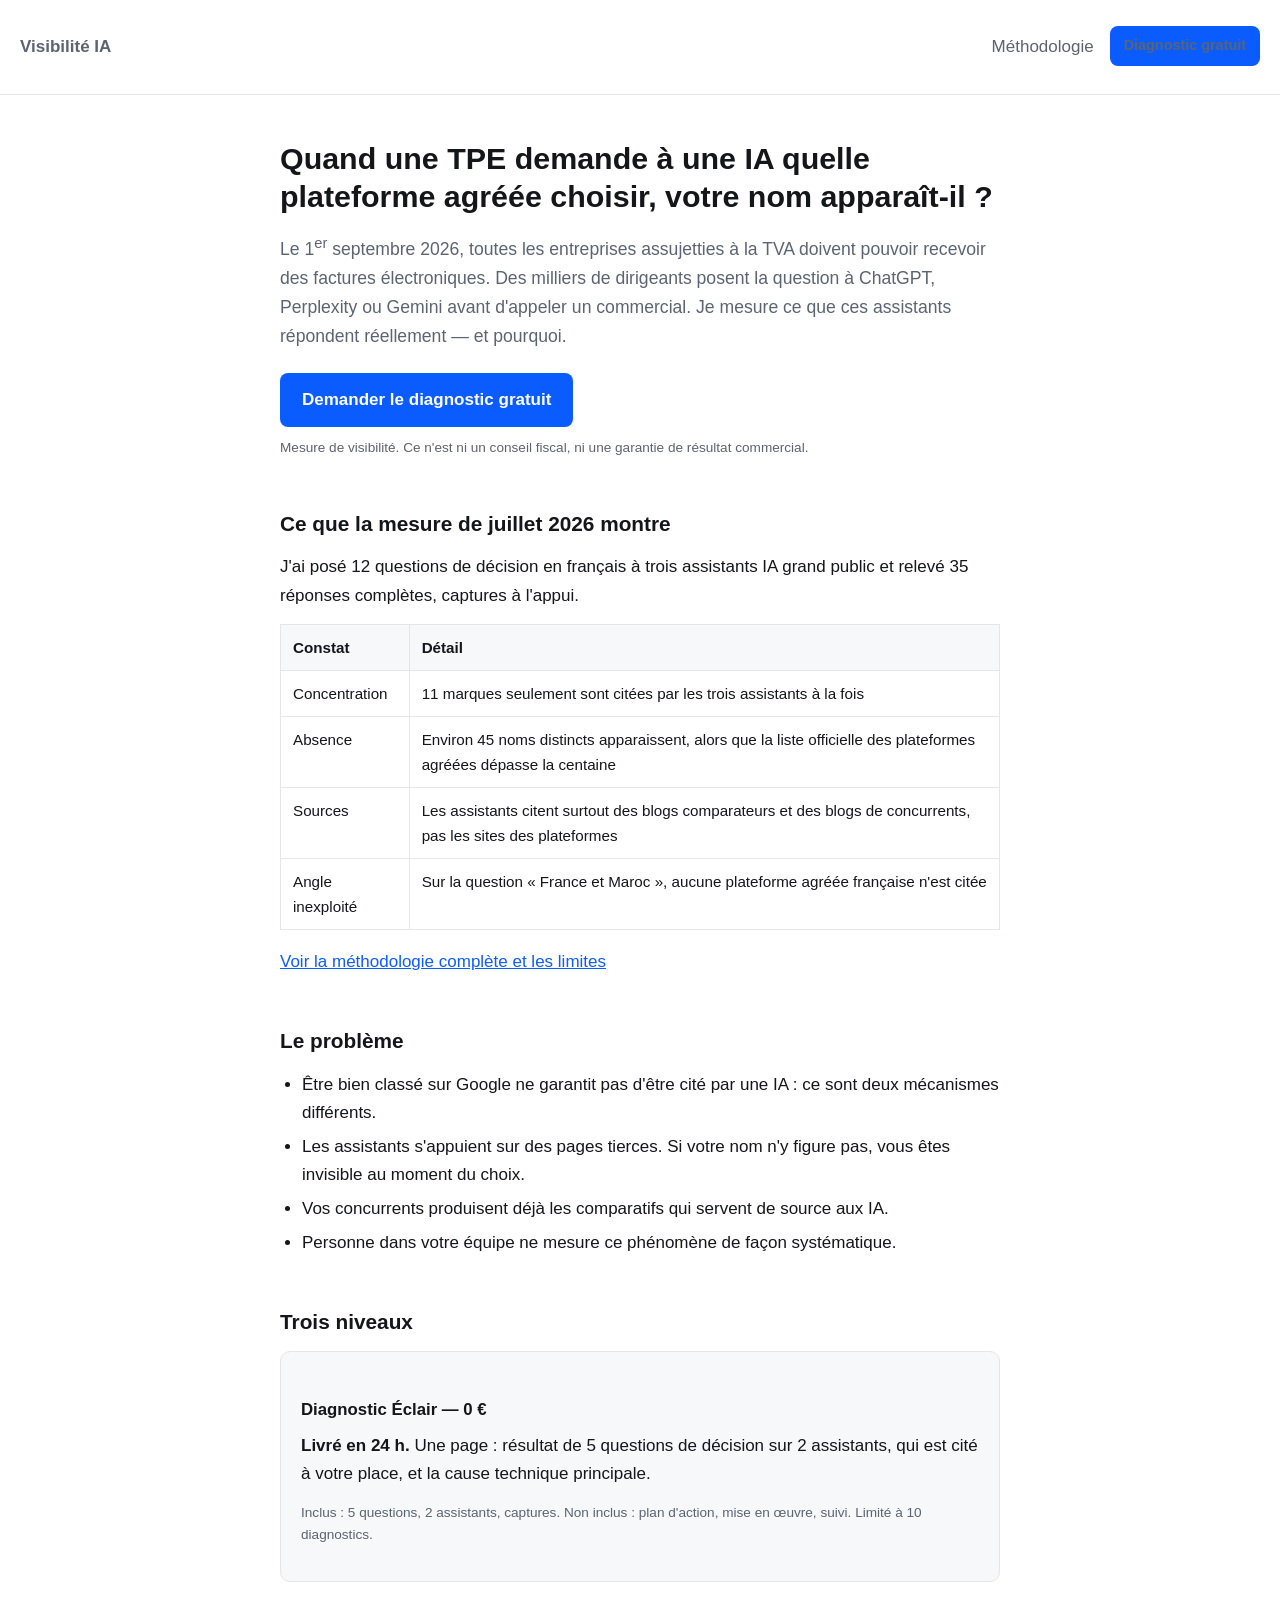
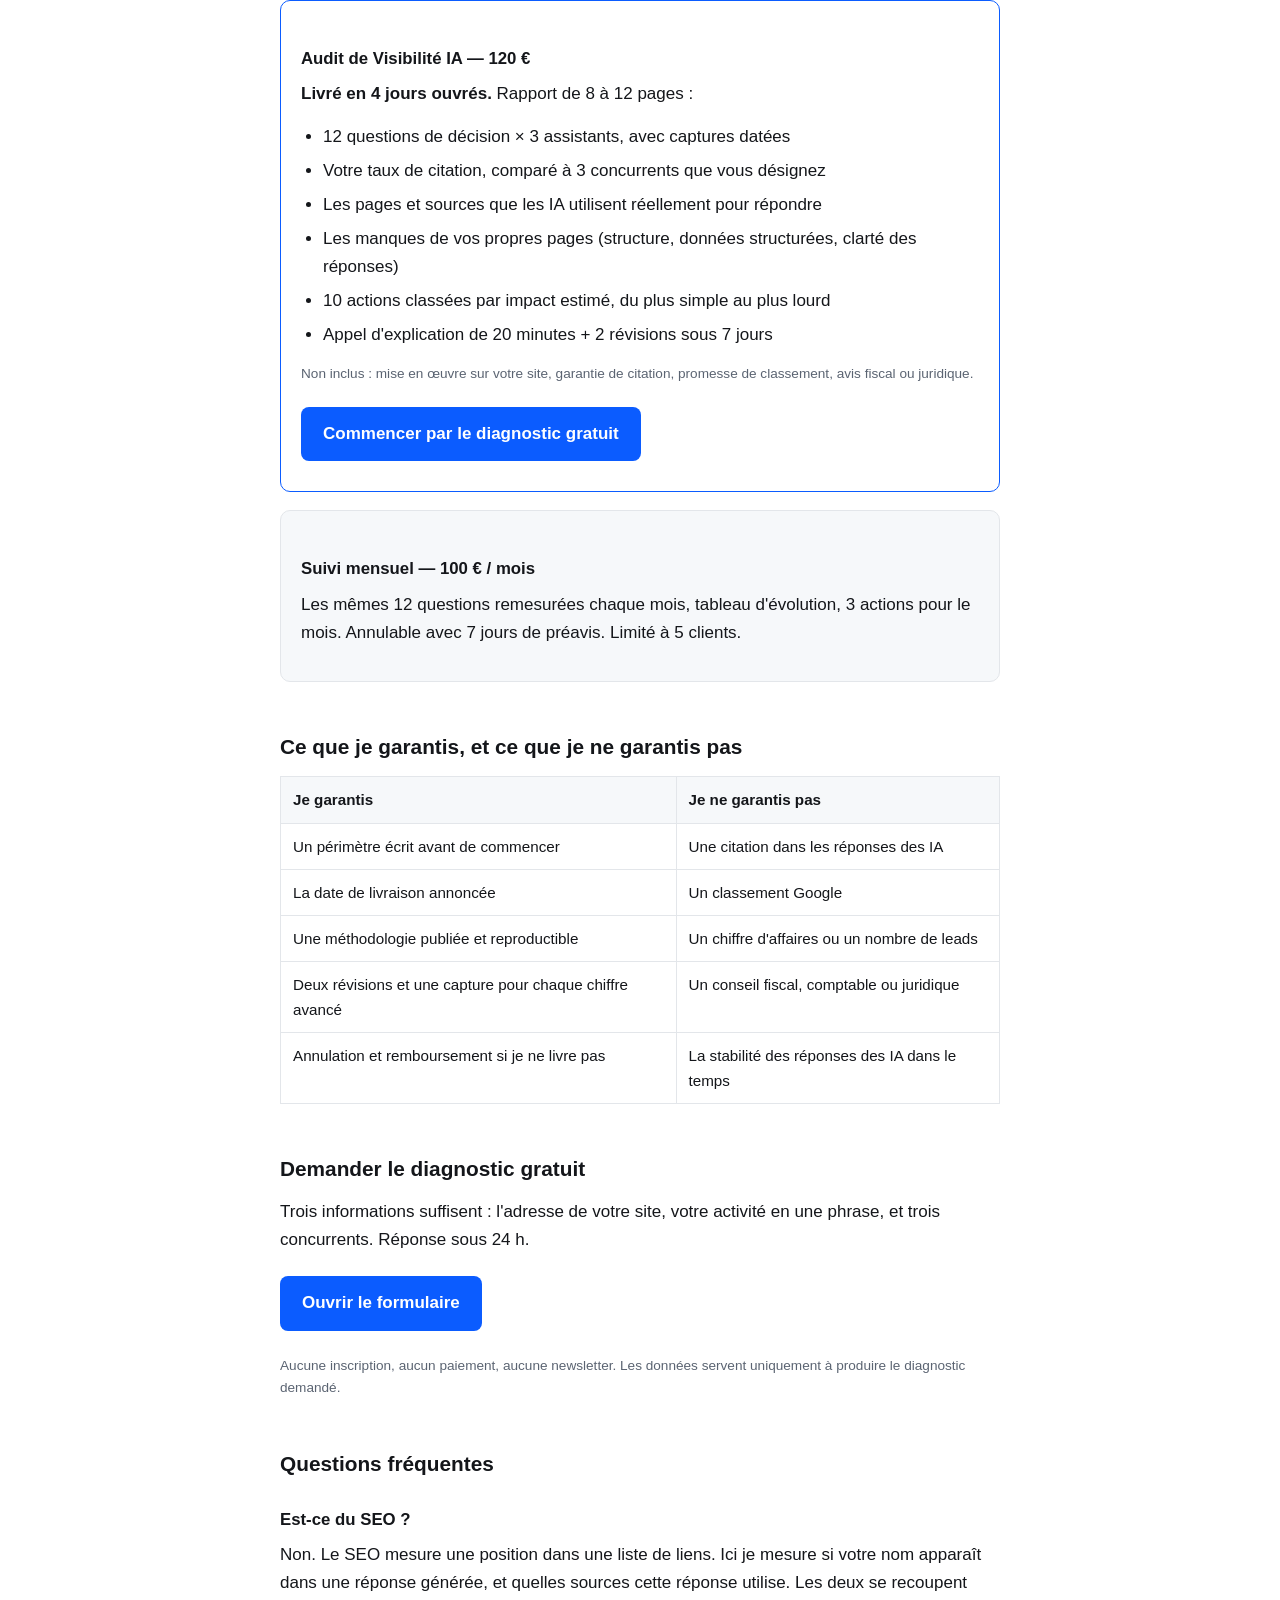
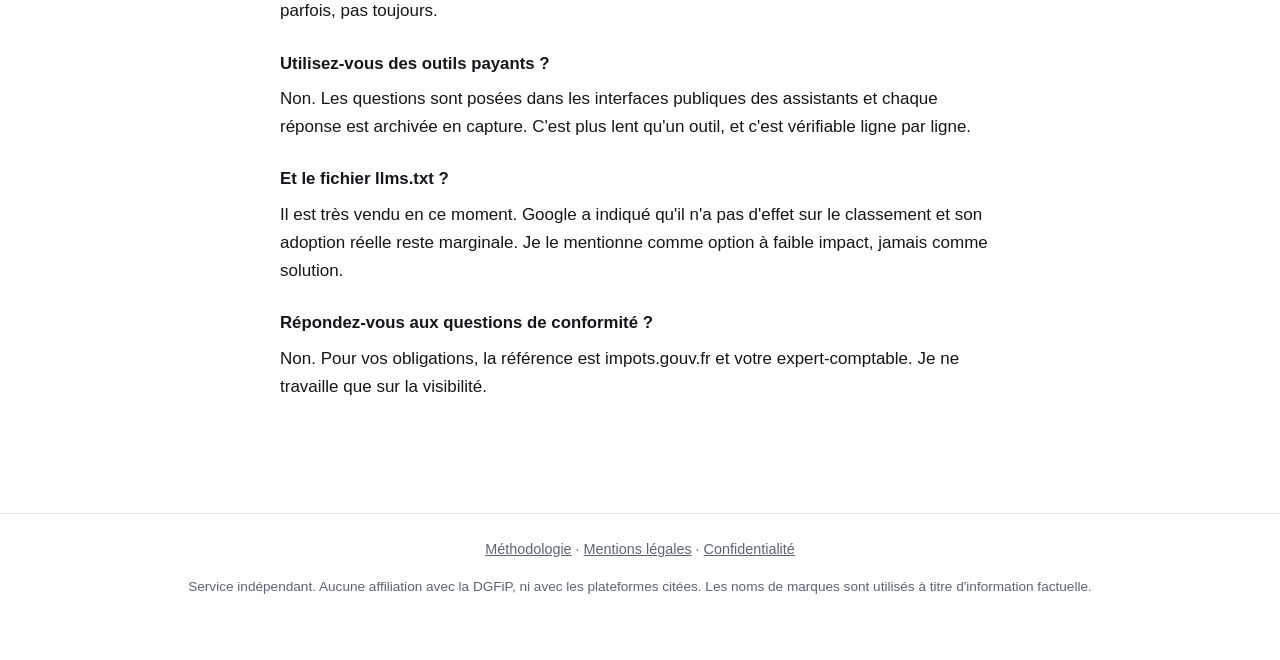
==== index.html @ 7ee63dec "Ajout du site et configuration wrangler" ====
<!DOCTYPE html>
<html lang="fr">
<head>
<meta charset="utf-8">
<meta name="viewport" content="width=device-width, initial-scale=1">
<title>Audit de Visibilité IA — Facturation électronique 2026</title>
<meta name="description" content="Quand une TPE demande à ChatGPT quelle plateforme agréée choisir, votre nom apparaît-il ? Mesure documentée sur 3 assistants IA et 12 questions de décision.">
<link rel="stylesheet" href="style.css">
</head>
<body>
<header class="site-header">
  <a class="brand" href="index.html">Visibilité IA</a>
  <nav>
    <a href="methodologie.html">Méthodologie</a>
    <a class="btn btn-small" href="#demander">Diagnostic gratuit</a>
  </nav>
</header>

<main>
  <section class="hero">
    <h1>Quand une TPE demande à une IA quelle plateforme agréée choisir, votre nom apparaît-il&nbsp;?</h1>
    <p class="lead">Le 1<sup>er</sup> septembre 2026, toutes les entreprises assujetties à la TVA doivent pouvoir recevoir des factures électroniques. Des milliers de dirigeants posent la question à ChatGPT, Perplexity ou Gemini avant d'appeler un commercial. Je mesure ce que ces assistants répondent réellement — et pourquoi.</p>
    <a class="btn" href="#demander">Demander le diagnostic gratuit</a>
    <p class="micro">Mesure de visibilité. Ce n'est ni un conseil fiscal, ni une garantie de résultat commercial.</p>
  </section>

  <section>
    <h2>Ce que la mesure de juillet 2026 montre</h2>
    <p>J'ai posé 12 questions de décision en français à trois assistants IA grand public et relevé 35 réponses complètes, captures à l'appui.</p>
    <table>
      <thead><tr><th>Constat</th><th>Détail</th></tr></thead>
      <tbody>
        <tr><td>Concentration</td><td>11 marques seulement sont citées par les trois assistants à la fois</td></tr>
        <tr><td>Absence</td><td>Environ 45 noms distincts apparaissent, alors que la liste officielle des plateformes agréées dépasse la centaine</td></tr>
        <tr><td>Sources</td><td>Les assistants citent surtout des blogs comparateurs et des blogs de concurrents, pas les sites des plateformes</td></tr>
        <tr><td>Angle inexploité</td><td>Sur la question « France et Maroc », aucune plateforme agréée française n'est citée</td></tr>
      </tbody>
    </table>
    <p><a href="methodologie.html">Voir la méthodologie complète et les limites</a></p>
  </section>

  <section>
    <h2>Le problème</h2>
    <ul>
      <li>Être bien classé sur Google ne garantit pas d'être cité par une IA : ce sont deux mécanismes différents.</li>
      <li>Les assistants s'appuient sur des pages tierces. Si votre nom n'y figure pas, vous êtes invisible au moment du choix.</li>
      <li>Vos concurrents produisent déjà les comparatifs qui servent de source aux IA.</li>
      <li>Personne dans votre équipe ne mesure ce phénomène de façon systématique.</li>
    </ul>
  </section>

  <section id="offres">
    <h2>Trois niveaux</h2>

    <div class="card">
      <h3>Diagnostic Éclair — 0&nbsp;€</h3>
      <p><strong>Livré en 24 h.</strong> Une page : résultat de 5 questions de décision sur 2 assistants, qui est cité à votre place, et la cause technique principale.</p>
      <p class="micro">Inclus : 5 questions, 2 assistants, captures. Non inclus : plan d'action, mise en œuvre, suivi. Limité à 10 diagnostics.</p>
    </div>

    <div class="card card-main">
      <h3>Audit de Visibilité IA — 120&nbsp;€</h3>
      <p><strong>Livré en 4 jours ouvrés.</strong> Rapport de 8 à 12 pages :</p>
      <ul>
        <li>12 questions de décision × 3 assistants, avec captures datées</li>
        <li>Votre taux de citation, comparé à 3 concurrents que vous désignez</li>
        <li>Les pages et sources que les IA utilisent réellement pour répondre</li>
        <li>Les manques de vos propres pages (structure, données structurées, clarté des réponses)</li>
        <li>10 actions classées par impact estimé, du plus simple au plus lourd</li>
        <li>Appel d'explication de 20 minutes + 2 révisions sous 7 jours</li>
      </ul>
      <p class="micro">Non inclus : mise en œuvre sur votre site, garantie de citation, promesse de classement, avis fiscal ou juridique.</p>
      <a class="btn" href="#demander">Commencer par le diagnostic gratuit</a>
    </div>

    <div class="card">
      <h3>Suivi mensuel — 100&nbsp;€ / mois</h3>
      <p>Les mêmes 12 questions remesurées chaque mois, tableau d'évolution, 3 actions pour le mois. Annulable avec 7 jours de préavis. Limité à 5 clients.</p>
    </div>
  </section>

  <section>
    <h2>Ce que je garantis, et ce que je ne garantis pas</h2>
    <table>
      <thead><tr><th>Je garantis</th><th>Je ne garantis pas</th></tr></thead>
      <tbody>
        <tr><td>Un périmètre écrit avant de commencer</td><td>Une citation dans les réponses des IA</td></tr>
        <tr><td>La date de livraison annoncée</td><td>Un classement Google</td></tr>
        <tr><td>Une méthodologie publiée et reproductible</td><td>Un chiffre d'affaires ou un nombre de leads</td></tr>
        <tr><td>Deux révisions et une capture pour chaque chiffre avancé</td><td>Un conseil fiscal, comptable ou juridique</td></tr>
        <tr><td>Annulation et remboursement si je ne livre pas</td><td>La stabilité des réponses des IA dans le temps</td></tr>
      </tbody>
    </table>
  </section>

  <section id="demander">
    <h2>Demander le diagnostic gratuit</h2>
    <p>Trois informations suffisent : l'adresse de votre site, votre activité en une phrase, et trois concurrents. Réponse sous 24 h.</p>
    <p><a class="btn" href="https://docs.google.com/forms/d/e/1FAIpQLSfjNBoI8j6qXio9MJEDIEsagZwUIBTjnRBpb_yvAN2SNStqfQ/viewform?usp=sharing&ouid=101202149880333113876">Ouvrir le formulaire</a></p>
    <p class="micro">Aucune inscription, aucun paiement, aucune newsletter. Les données servent uniquement à produire le diagnostic demandé.</p>
  </section>

  <section>
    <h2>Questions fréquentes</h2>
    <h3>Est-ce du SEO&nbsp;?</h3>
    <p>Non. Le SEO mesure une position dans une liste de liens. Ici je mesure si votre nom apparaît dans une réponse générée, et quelles sources cette réponse utilise. Les deux se recoupent parfois, pas toujours.</p>
    <h3>Utilisez-vous des outils payants&nbsp;?</h3>
    <p>Non. Les questions sont posées dans les interfaces publiques des assistants et chaque réponse est archivée en capture. C'est plus lent qu'un outil, et c'est vérifiable ligne par ligne.</p>
    <h3>Et le fichier llms.txt&nbsp;?</h3>
    <p>Il est très vendu en ce moment. Google a indiqué qu'il n'a pas d'effet sur le classement et son adoption réelle reste marginale. Je le mentionne comme option à faible impact, jamais comme solution.</p>
    <h3>Répondez-vous aux questions de conformité&nbsp;?</h3>
    <p>Non. Pour vos obligations, la référence est impots.gouv.fr et votre expert-comptable. Je ne travaille que sur la visibilité.</p>
  </section>
</main>

<footer>
  <p><a href="methodologie.html">Méthodologie</a> · <a href="mentions-legales.html">Mentions légales</a> · <a href="confidentialite.html">Confidentialité</a></p>
  <p class="micro">Service indépendant. Aucune affiliation avec la DGFiP, ni avec les plateformes citées. Les noms de marques sont utilisés à titre d'information factuelle.</p>
</footer>
</body>
</html>
---- style.css ----
:root{
  --ink:#14161a;
  --muted:#5b6472;
  --line:#e3e6ea;
  --bg:#ffffff;
  --soft:#f6f8fa;
  --accent:#0b5cff;
}
*{box-sizing:border-box;}
html{-webkit-text-size-adjust:100%;}
body{
  margin:0;
  background:var(--bg);
  color:var(--ink);
  font-family:-apple-system,BlinkMacSystemFont,"Segoe UI",Roboto,Helvetica,Arial,sans-serif;
  font-size:17px;
  line-height:1.65;
}
.site-header{
  display:flex;
  align-items:center;
  justify-content:space-between;
  gap:16px;
  flex-wrap:wrap;
  padding:18px 20px;
  border-bottom:1px solid var(--line);
}
.brand{font-weight:700;text-decoration:none;color:var(--ink);}
.site-header nav{display:flex;align-items:center;gap:16px;}
.site-header a{color:var(--muted);text-decoration:none;}
.site-header a:hover{color:var(--ink);}
main{max-width:760px;margin:0 auto;padding:32px 20px 64px;}
section{margin:0 0 48px;}
h1{font-size:1.9rem;line-height:1.25;margin:0 0 16px;}
h2{font-size:1.3rem;margin:40px 0 12px;}
h3{font-size:1.05rem;margin:24px 0 8px;}
p{margin:0 0 14px;}
.lead{font-size:1.1rem;color:var(--muted);}
.micro{font-size:.85rem;color:var(--muted);}
ul{margin:0 0 14px;padding-left:22px;}
li{margin-bottom:6px;}
a{color:var(--accent);}
.hero{padding-top:12px;}
.btn{
  display:inline-block;
  background:var(--accent);
  color:#fff;
  text-decoration:none;
  font-weight:600;
  padding:13px 22px;
  border-radius:8px;
  margin:8px 0 10px;
}
.btn:hover{opacity:.9;}
.btn-small{padding:8px 14px;font-size:.9rem;color:#fff;}
.card{
  border:1px solid var(--line);
  border-radius:10px;
  padding:20px;
  margin-bottom:18px;
  background:var(--soft);
}
.card-main{background:#fff;border-color:var(--accent);}
table{width:100%;border-collapse:collapse;margin:0 0 18px;font-size:.95rem;display:block;overflow-x:auto;}
th,td{border:1px solid var(--line);padding:10px 12px;text-align:left;vertical-align:top;}
th{background:var(--soft);font-weight:600;}
footer{
  border-top:1px solid var(--line);
  padding:24px 20px 48px;
  text-align:center;
  color:var(--muted);
  font-size:.9rem;
}
footer a{color:var(--muted);}
@media(max-width:600px){
  body{font-size:16px;}
  h1{font-size:1.55rem;}
  main{padding:24px 16px 48px;}
}
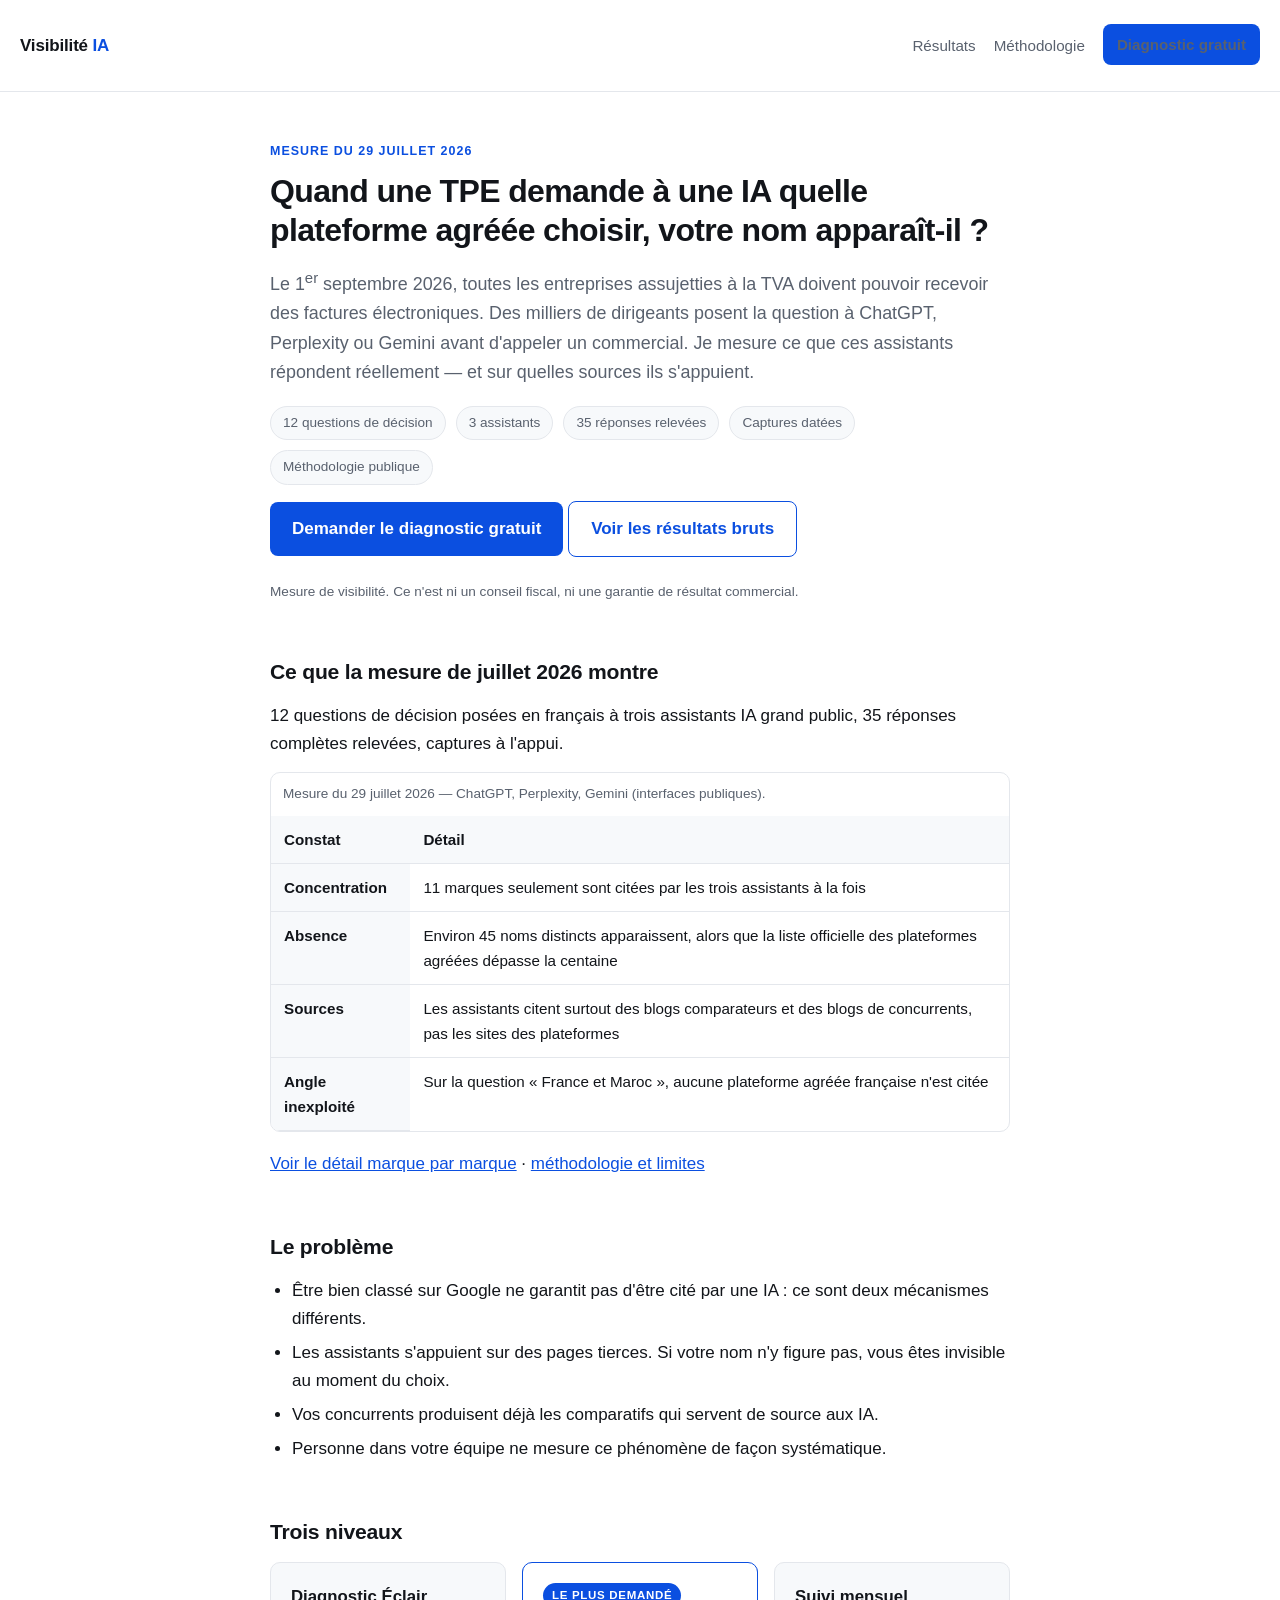
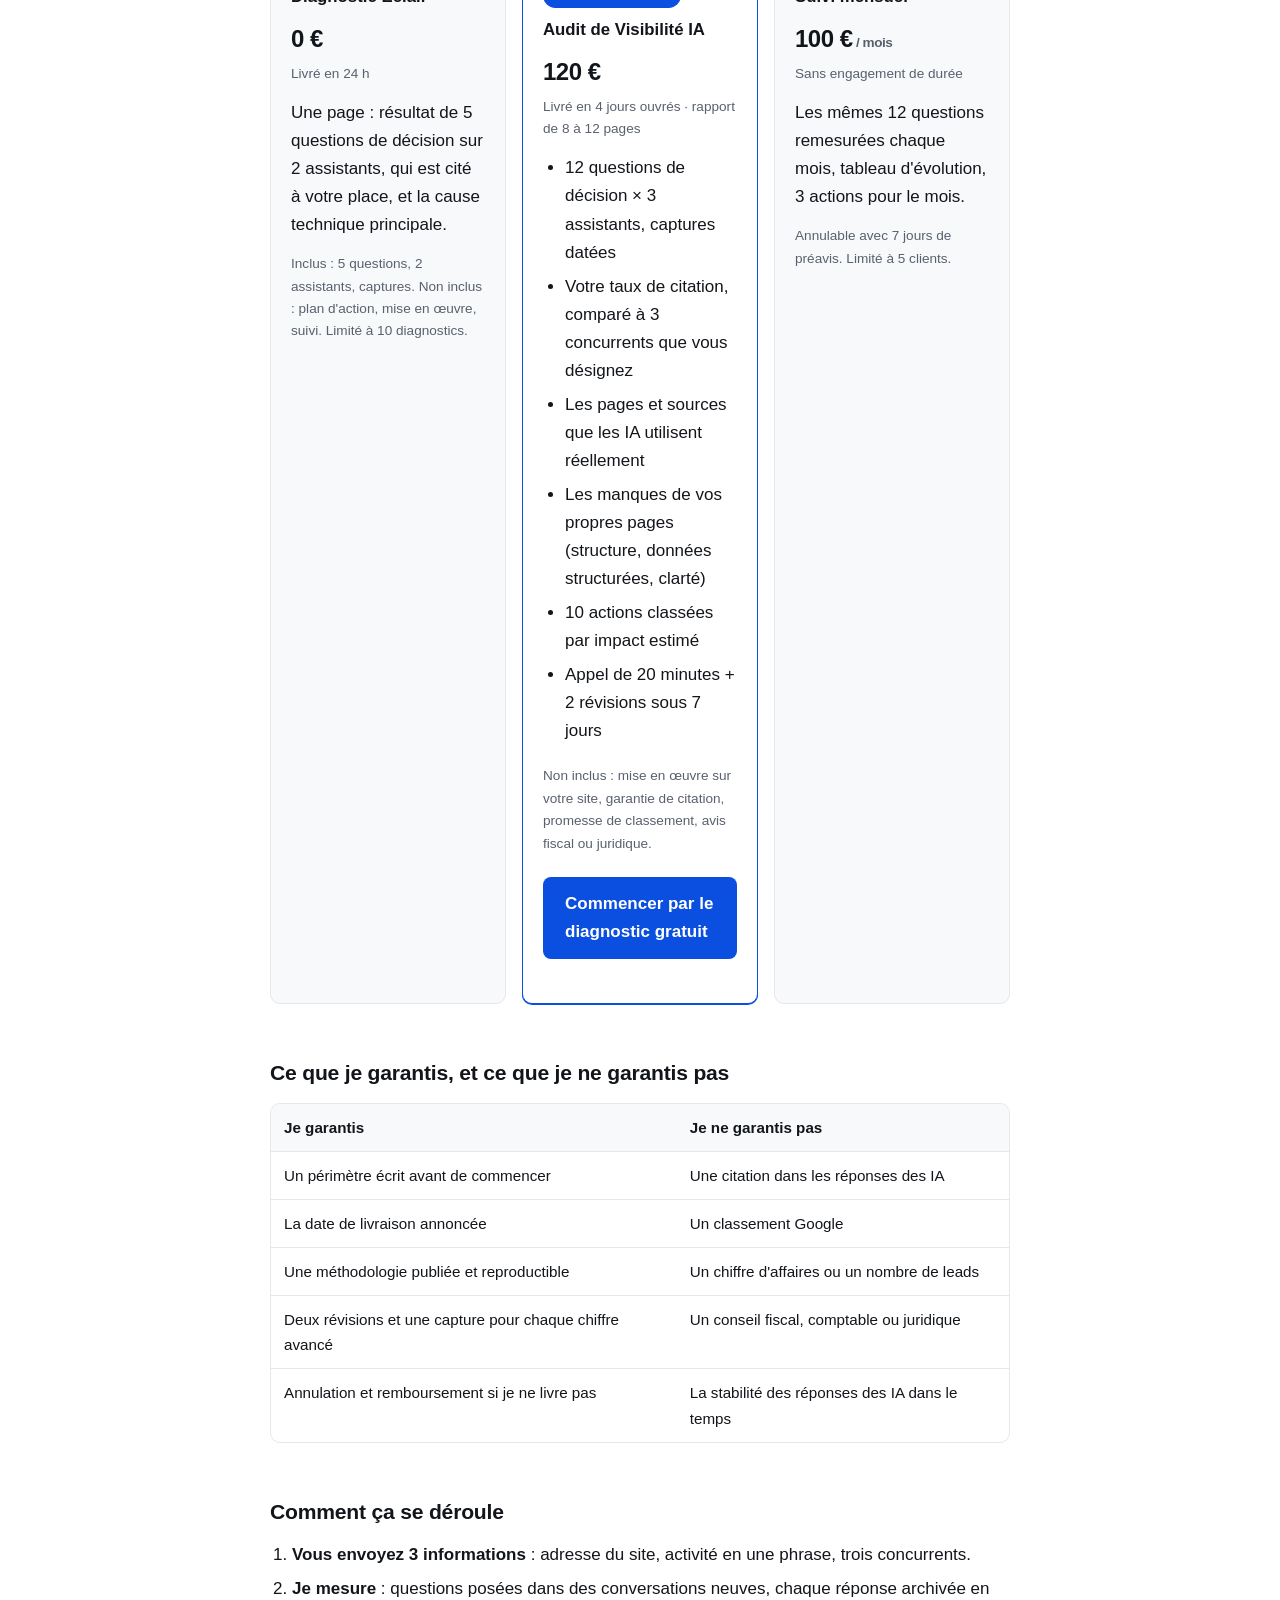
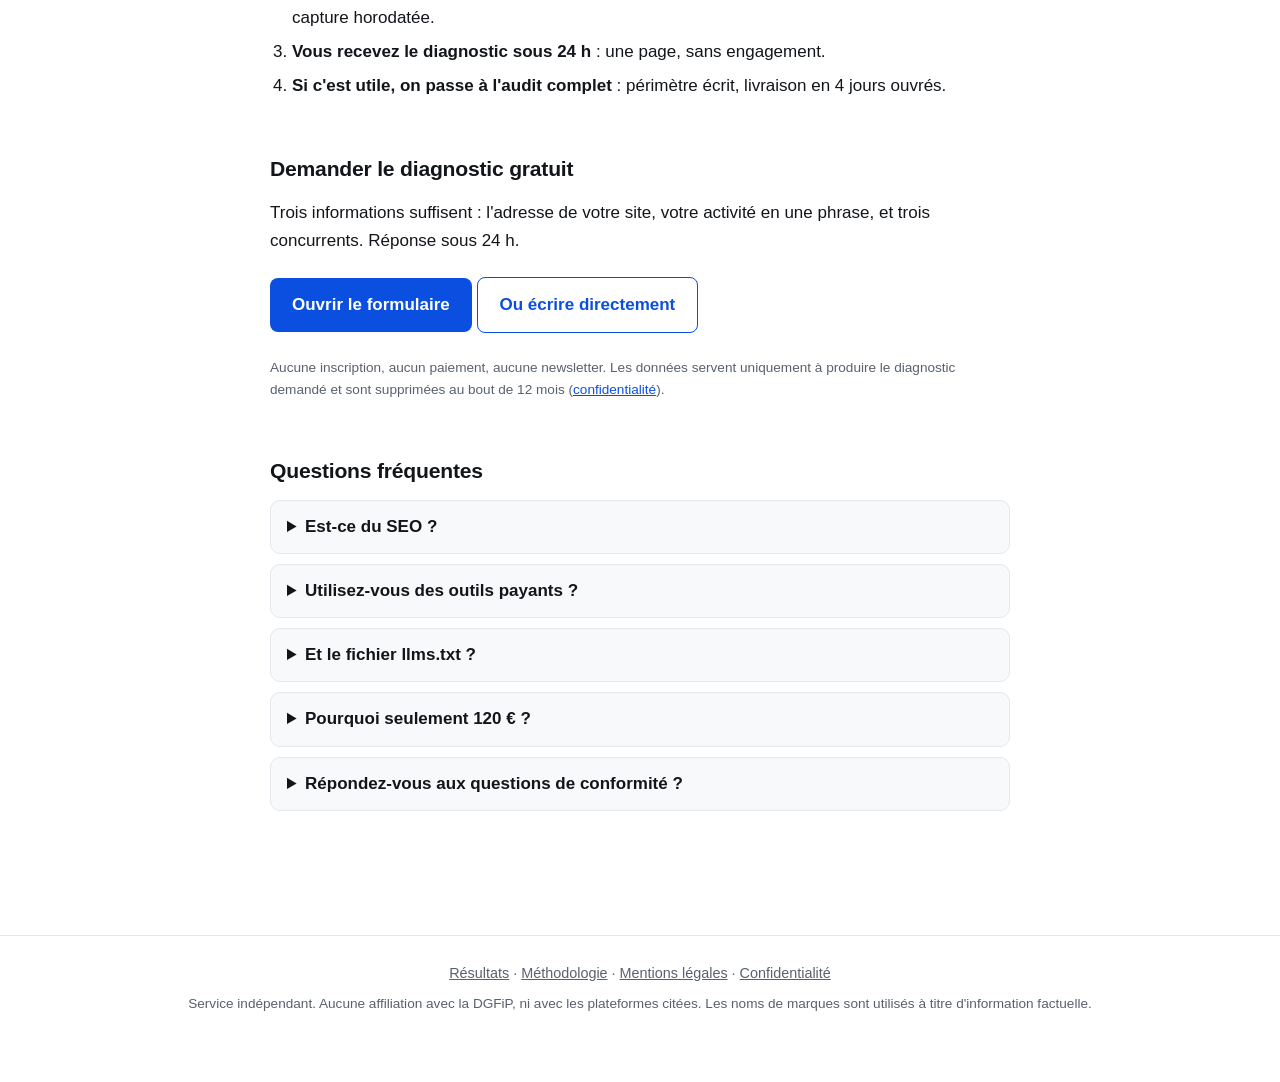
==== commit c431700e: "Update index.html" ====
--- a/index.html
+++ b/index.html
@@ -4,118 +4,219 @@
 <meta charset="utf-8">
 <meta name="viewport" content="width=device-width, initial-scale=1">
 <title>Audit de Visibilité IA — Facturation électronique 2026</title>
-<meta name="description" content="Quand une TPE demande à ChatGPT quelle plateforme agréée choisir, votre nom apparaît-il ? Mesure documentée sur 3 assistants IA et 12 questions de décision.">
+<meta name="description" content="Quand une TPE demande à ChatGPT quelle plateforme agréée choisir, votre nom apparaît-il ? Mesure documentée : 12 questions de décision, 3 assistants IA, 35 réponses relevées, captures datées.">
+<link rel="canonical" href="À REMPLACER_URL_SITE/">
+<meta name="referrer" content="strict-origin-when-cross-origin">
+<meta name="author" content="À REMPLACER_NOM_COMPLET">
+<meta property="og:type" content="website">
+<meta property="og:locale" content="fr_FR">
+<meta property="og:site_name" content="Visibilité IA">
+<meta property="og:title" content="Votre plateforme agréée est-elle citée par les IA ?">
+<meta property="og:description" content="Mesure documentée sur 3 assistants IA et 12 questions de décision. Résultats publics, méthodologie reproductible.">
+<meta property="og:url" content="À REMPLACER_URL_SITE/">
+<meta name="twitter:card" content="summary_large_image">
 <link rel="stylesheet" href="style.css">
+<script type="application/ld+json">
+{
+  "@context": "https://schema.org",
+  "@graph": [
+    {
+      "@type": "ProfessionalService",
+      "@id": "À REMPLACER_URL_SITE/#service",
+      "name": "Audit de Visibilité IA",
+      "description": "Mesure de la présence d'une marque dans les réponses des assistants IA sur le choix d'une plateforme agréée de facturation électronique.",
+      "url": "À REMPLACER_URL_SITE/",
+      "areaServed": ["FR", "MA"],
+      "availableLanguage": ["fr"],
+      "founder": { "@type": "Person", "name": "À REMPLACER_NOM_COMPLET" },
+      "email": "À REMPLACER_EMAIL",
+      "offers": [
+        { "@type": "Offer", "name": "Diagnostic Éclair", "price": "0", "priceCurrency": "EUR" },
+        { "@type": "Offer", "name": "Audit de Visibilité IA", "price": "120", "priceCurrency": "EUR" },
+        { "@type": "Offer", "name": "Suivi mensuel", "price": "100", "priceCurrency": "EUR" }
+      ]
+    },
+    {
+      "@type": "FAQPage",
+      "mainEntity": [
+        { "@type": "Question", "name": "Est-ce du SEO ?",
+          "acceptedAnswer": { "@type": "Answer", "text": "Non. Le SEO mesure une position dans une liste de liens. Ici je mesure si votre nom apparaît dans une réponse générée, et quelles sources cette réponse utilise." } },
+        { "@type": "Question", "name": "Utilisez-vous des outils payants ?",
+          "acceptedAnswer": { "@type": "Answer", "text": "Non. Les questions sont posées dans les interfaces publiques des assistants et chaque réponse est archivée en capture d'écran horodatée." } },
+        { "@type": "Question", "name": "Le fichier llms.txt sert-il à quelque chose ?",
+          "acceptedAnswer": { "@type": "Answer", "text": "Son adoption réelle reste marginale et Google a indiqué qu'il n'a pas d'effet sur le classement. Il est mentionné comme option à faible impact, jamais comme solution." } },
+        { "@type": "Question", "name": "Répondez-vous aux questions de conformité ?",
+          "acceptedAnswer": { "@type": "Answer", "text": "Non. Pour vos obligations, la référence est impots.gouv.fr et votre expert-comptable. Le service porte uniquement sur la visibilité." } }
+      ]
+    }
+  ]
+}
+</script>
 </head>
 <body>
+<a class="skip" href="#contenu">Aller au contenu</a>
+
 <header class="site-header">
-  <a class="brand" href="index.html">Visibilité IA</a>
-  <nav>
+  <a class="brand" href="index.html">Visibilité <span>IA</span></a>
+  <nav aria-label="Navigation principale">
+    <a href="resultats.html">Résultats</a>
     <a href="methodologie.html">Méthodologie</a>
     <a class="btn btn-small" href="#demander">Diagnostic gratuit</a>
   </nav>
 </header>
 
-<main>
+<main id="contenu">
   <section class="hero">
+    <p class="eyebrow">Mesure du 29 juillet 2026</p>
     <h1>Quand une TPE demande à une IA quelle plateforme agréée choisir, votre nom apparaît-il&nbsp;?</h1>
-    <p class="lead">Le 1<sup>er</sup> septembre 2026, toutes les entreprises assujetties à la TVA doivent pouvoir recevoir des factures électroniques. Des milliers de dirigeants posent la question à ChatGPT, Perplexity ou Gemini avant d'appeler un commercial. Je mesure ce que ces assistants répondent réellement — et pourquoi.</p>
-    <a class="btn" href="#demander">Demander le diagnostic gratuit</a>
+    <p class="lead">Le 1<sup>er</sup> septembre 2026, toutes les entreprises assujetties à la TVA doivent pouvoir recevoir des factures électroniques. Des milliers de dirigeants posent la question à ChatGPT, Perplexity ou Gemini avant d'appeler un commercial. Je mesure ce que ces assistants répondent réellement — et sur quelles sources ils s'appuient.</p>
+    <ul class="proof">
+      <li>12 questions de décision</li>
+      <li>3 assistants</li>
+      <li>35 réponses relevées</li>
+      <li>Captures datées</li>
+      <li>Méthodologie publique</li>
+    </ul>
+    <p>
+      <a class="btn" href="#demander">Demander le diagnostic gratuit</a>
+      <a class="btn btn-ghost" href="resultats.html">Voir les résultats bruts</a>
+    </p>
     <p class="micro">Mesure de visibilité. Ce n'est ni un conseil fiscal, ni une garantie de résultat commercial.</p>
   </section>
 
-  <section>
-    <h2>Ce que la mesure de juillet 2026 montre</h2>
-    <p>J'ai posé 12 questions de décision en français à trois assistants IA grand public et relevé 35 réponses complètes, captures à l'appui.</p>
-    <table>
-      <thead><tr><th>Constat</th><th>Détail</th></tr></thead>
-      <tbody>
-        <tr><td>Concentration</td><td>11 marques seulement sont citées par les trois assistants à la fois</td></tr>
-        <tr><td>Absence</td><td>Environ 45 noms distincts apparaissent, alors que la liste officielle des plateformes agréées dépasse la centaine</td></tr>
-        <tr><td>Sources</td><td>Les assistants citent surtout des blogs comparateurs et des blogs de concurrents, pas les sites des plateformes</td></tr>
-        <tr><td>Angle inexploité</td><td>Sur la question « France et Maroc », aucune plateforme agréée française n'est citée</td></tr>
-      </tbody>
-    </table>
-    <p><a href="methodologie.html">Voir la méthodologie complète et les limites</a></p>
-  </section>
-
-  <section>
-    <h2>Le problème</h2>
+  <section aria-labelledby="constats">
+    <h2 id="constats">Ce que la mesure de juillet 2026 montre</h2>
+    <p>12 questions de décision posées en français à trois assistants IA grand public, 35 réponses complètes relevées, captures à l'appui.</p>
+    <div class="table-wrap">
+      <table>
+        <caption>Mesure du 29 juillet 2026 — ChatGPT, Perplexity, Gemini (interfaces publiques).</caption>
+        <thead><tr><th scope="col">Constat</th><th scope="col">Détail</th></tr></thead>
+        <tbody>
+          <tr><th scope="row">Concentration</th><td>11 marques seulement sont citées par les trois assistants à la fois</td></tr>
+          <tr><th scope="row">Absence</th><td>Environ 45 noms distincts apparaissent, alors que la liste officielle des plateformes agréées dépasse la centaine</td></tr>
+          <tr><th scope="row">Sources</th><td>Les assistants citent surtout des blogs comparateurs et des blogs de concurrents, pas les sites des plateformes</td></tr>
+          <tr><th scope="row">Angle inexploité</th><td>Sur la question «&nbsp;France et Maroc&nbsp;», aucune plateforme agréée française n'est citée</td></tr>
+        </tbody>
+      </table>
+    </div>
+    <p><a href="resultats.html">Voir le détail marque par marque</a> · <a href="methodologie.html">méthodologie et limites</a></p>
+  </section>
+
+  <section aria-labelledby="probleme">
+    <h2 id="probleme">Le problème</h2>
     <ul>
-      <li>Être bien classé sur Google ne garantit pas d'être cité par une IA : ce sont deux mécanismes différents.</li>
+      <li>Être bien classé sur Google ne garantit pas d'être cité par une IA&nbsp;: ce sont deux mécanismes différents.</li>
       <li>Les assistants s'appuient sur des pages tierces. Si votre nom n'y figure pas, vous êtes invisible au moment du choix.</li>
       <li>Vos concurrents produisent déjà les comparatifs qui servent de source aux IA.</li>
       <li>Personne dans votre équipe ne mesure ce phénomène de façon systématique.</li>
     </ul>
   </section>
 
-  <section id="offres">
-    <h2>Trois niveaux</h2>
-
-    <div class="card">
-      <h3>Diagnostic Éclair — 0&nbsp;€</h3>
-      <p><strong>Livré en 24 h.</strong> Une page : résultat de 5 questions de décision sur 2 assistants, qui est cité à votre place, et la cause technique principale.</p>
-      <p class="micro">Inclus : 5 questions, 2 assistants, captures. Non inclus : plan d'action, mise en œuvre, suivi. Limité à 10 diagnostics.</p>
+  <section id="offres" aria-labelledby="offres-titre">
+    <h2 id="offres-titre">Trois niveaux</h2>
+    <div class="grid grid-3">
+      <div class="card">
+        <h3>Diagnostic Éclair</h3>
+        <p class="price">0&nbsp;€</p>
+        <p class="micro">Livré en 24&nbsp;h</p>
+        <p>Une page : résultat de 5 questions de décision sur 2 assistants, qui est cité à votre place, et la cause technique principale.</p>
+        <p class="micro">Inclus : 5 questions, 2 assistants, captures. Non inclus : plan d'action, mise en œuvre, suivi. Limité à 10 diagnostics.</p>
+      </div>
+
+      <div class="card card-main">
+        <span class="tag">Le plus demandé</span>
+        <h3>Audit de Visibilité IA</h3>
+        <p class="price">120&nbsp;€</p>
+        <p class="micro">Livré en 4 jours ouvrés · rapport de 8 à 12 pages</p>
+        <ul>
+          <li>12 questions de décision × 3 assistants, captures datées</li>
+          <li>Votre taux de citation, comparé à 3 concurrents que vous désignez</li>
+          <li>Les pages et sources que les IA utilisent réellement</li>
+          <li>Les manques de vos propres pages (structure, données structurées, clarté)</li>
+          <li>10 actions classées par impact estimé</li>
+          <li>Appel de 20 minutes + 2 révisions sous 7 jours</li>
+        </ul>
+        <p class="micro">Non inclus : mise en œuvre sur votre site, garantie de citation, promesse de classement, avis fiscal ou juridique.</p>
+        <p><a class="btn" href="#demander">Commencer par le diagnostic gratuit</a></p>
+      </div>
+
+      <div class="card">
+        <h3>Suivi mensuel</h3>
+        <p class="price">100&nbsp;€<span class="micro"> / mois</span></p>
+        <p class="micro">Sans engagement de durée</p>
+        <p>Les mêmes 12 questions remesurées chaque mois, tableau d'évolution, 3 actions pour le mois.</p>
+        <p class="micro">Annulable avec 7 jours de préavis. Limité à 5 clients.</p>
+      </div>
     </div>
-
-    <div class="card card-main">
-      <h3>Audit de Visibilité IA — 120&nbsp;€</h3>
-      <p><strong>Livré en 4 jours ouvrés.</strong> Rapport de 8 à 12 pages :</p>
-      <ul>
-        <li>12 questions de décision × 3 assistants, avec captures datées</li>
-        <li>Votre taux de citation, comparé à 3 concurrents que vous désignez</li>
-        <li>Les pages et sources que les IA utilisent réellement pour répondre</li>
-        <li>Les manques de vos propres pages (structure, données structurées, clarté des réponses)</li>
-        <li>10 actions classées par impact estimé, du plus simple au plus lourd</li>
-        <li>Appel d'explication de 20 minutes + 2 révisions sous 7 jours</li>
-      </ul>
-      <p class="micro">Non inclus : mise en œuvre sur votre site, garantie de citation, promesse de classement, avis fiscal ou juridique.</p>
-      <a class="btn" href="#demander">Commencer par le diagnostic gratuit</a>
+  </section>
+
+  <section aria-labelledby="garanties">
+    <h2 id="garanties">Ce que je garantis, et ce que je ne garantis pas</h2>
+    <div class="table-wrap">
+      <table>
+        <thead><tr><th scope="col">Je garantis</th><th scope="col">Je ne garantis pas</th></tr></thead>
+        <tbody>
+          <tr><td>Un périmètre écrit avant de commencer</td><td>Une citation dans les réponses des IA</td></tr>
+          <tr><td>La date de livraison annoncée</td><td>Un classement Google</td></tr>
+          <tr><td>Une méthodologie publiée et reproductible</td><td>Un chiffre d'affaires ou un nombre de leads</td></tr>
+          <tr><td>Deux révisions et une capture pour chaque chiffre avancé</td><td>Un conseil fiscal, comptable ou juridique</td></tr>
+          <tr><td>Annulation et remboursement si je ne livre pas</td><td>La stabilité des réponses des IA dans le temps</td></tr>
+        </tbody>
+      </table>
     </div>
-
-    <div class="card">
-      <h3>Suivi mensuel — 100&nbsp;€ / mois</h3>
-      <p>Les mêmes 12 questions remesurées chaque mois, tableau d'évolution, 3 actions pour le mois. Annulable avec 7 jours de préavis. Limité à 5 clients.</p>
-    </div>
-  </section>
-
-  <section>
-    <h2>Ce que je garantis, et ce que je ne garantis pas</h2>
-    <table>
-      <thead><tr><th>Je garantis</th><th>Je ne garantis pas</th></tr></thead>
-      <tbody>
-        <tr><td>Un périmètre écrit avant de commencer</td><td>Une citation dans les réponses des IA</td></tr>
-        <tr><td>La date de livraison annoncée</td><td>Un classement Google</td></tr>
-        <tr><td>Une méthodologie publiée et reproductible</td><td>Un chiffre d'affaires ou un nombre de leads</td></tr>
-        <tr><td>Deux révisions et une capture pour chaque chiffre avancé</td><td>Un conseil fiscal, comptable ou juridique</td></tr>
-        <tr><td>Annulation et remboursement si je ne livre pas</td><td>La stabilité des réponses des IA dans le temps</td></tr>
-      </tbody>
-    </table>
-  </section>
-
-  <section id="demander">
-    <h2>Demander le diagnostic gratuit</h2>
-    <p>Trois informations suffisent : l'adresse de votre site, votre activité en une phrase, et trois concurrents. Réponse sous 24 h.</p>
-    <p><a class="btn" href="https://docs.google.com/forms/d/e/1FAIpQLSfjNBoI8j6qXio9MJEDIEsagZwUIBTjnRBpb_yvAN2SNStqfQ/viewform?usp=sharing&ouid=101202149880333113876">Ouvrir le formulaire</a></p>
-    <p class="micro">Aucune inscription, aucun paiement, aucune newsletter. Les données servent uniquement à produire le diagnostic demandé.</p>
-  </section>
-
-  <section>
-    <h2>Questions fréquentes</h2>
-    <h3>Est-ce du SEO&nbsp;?</h3>
-    <p>Non. Le SEO mesure une position dans une liste de liens. Ici je mesure si votre nom apparaît dans une réponse générée, et quelles sources cette réponse utilise. Les deux se recoupent parfois, pas toujours.</p>
-    <h3>Utilisez-vous des outils payants&nbsp;?</h3>
-    <p>Non. Les questions sont posées dans les interfaces publiques des assistants et chaque réponse est archivée en capture. C'est plus lent qu'un outil, et c'est vérifiable ligne par ligne.</p>
-    <h3>Et le fichier llms.txt&nbsp;?</h3>
-    <p>Il est très vendu en ce moment. Google a indiqué qu'il n'a pas d'effet sur le classement et son adoption réelle reste marginale. Je le mentionne comme option à faible impact, jamais comme solution.</p>
-    <h3>Répondez-vous aux questions de conformité&nbsp;?</h3>
-    <p>Non. Pour vos obligations, la référence est impots.gouv.fr et votre expert-comptable. Je ne travaille que sur la visibilité.</p>
+  </section>
+
+  <section aria-labelledby="deroule">
+    <h2 id="deroule">Comment ça se déroule</h2>
+    <ol>
+      <li><strong>Vous envoyez 3 informations</strong> : adresse du site, activité en une phrase, trois concurrents.</li>
+      <li><strong>Je mesure</strong> : questions posées dans des conversations neuves, chaque réponse archivée en capture horodatée.</li>
+      <li><strong>Vous recevez le diagnostic sous 24 h</strong> : une page, sans engagement.</li>
+      <li><strong>Si c'est utile, on passe à l'audit complet</strong> : périmètre écrit, livraison en 4 jours ouvrés.</li>
+    </ol>
+  </section>
+
+  <section id="demander" aria-labelledby="demander-titre">
+    <h2 id="demander-titre">Demander le diagnostic gratuit</h2>
+    <p>Trois informations suffisent : l'adresse de votre site, votre activité en une phrase, et trois concurrents. Réponse sous 24&nbsp;h.</p>
+    <p>
+      <a class="btn" href="https://docs.google.com/forms/d/e/1FAIpQLSfjNBoI8j6qXio9MJEDIEsagZwUIBTjnRBpb_yvAN2SNStqfQ/viewform?usp=sharing&ouid=101202149880333113876" rel="noopener">Ouvrir le formulaire</a>
+      <a class="btn btn-ghost" href="mailto:À mouradmissour2004@gmail.com?subject=Diagnostic%20de%20visibilit%C3%A9%20IA">Ou écrire directement</a>
+    </p>
+    <p class="micro">Aucune inscription, aucun paiement, aucune newsletter. Les données servent uniquement à produire le diagnostic demandé et sont supprimées au bout de 12 mois (<a href="confidentialite.html">confidentialité</a>).</p>
+  </section>
+
+  <section aria-labelledby="faq">
+    <h2 id="faq">Questions fréquentes</h2>
+
+    <details>
+      <summary>Est-ce du SEO&nbsp;?</summary>
+      <p>Non. Le SEO mesure une position dans une liste de liens. Ici je mesure si votre nom apparaît dans une réponse générée, et quelles sources cette réponse utilise. Les deux se recoupent parfois, pas toujours.</p>
+    </details>
+    <details>
+      <summary>Utilisez-vous des outils payants&nbsp;?</summary>
+      <p>Non. Les questions sont posées dans les interfaces publiques des assistants et chaque réponse est archivée en capture. C'est plus lent qu'un outil, et c'est vérifiable ligne par ligne.</p>
+    </details>
+    <details>
+      <summary>Et le fichier llms.txt&nbsp;?</summary>
+      <p>Il est très vendu en ce moment. Google a indiqué qu'il n'a pas d'effet sur le classement et son adoption réelle reste marginale. Je le mentionne comme option à faible impact, jamais comme solution.</p>
+    </details>
+    <details>
+      <summary>Pourquoi seulement 120&nbsp;€&nbsp;?</summary>
+      <p>Parce que la mesure est manuelle mais courte, et parce que je préfère un prix vérifiable à un forfait négocié. Le suivi mensuel est là si le sujet devient structurel chez vous.</p>
+    </details>
+    <details>
+      <summary>Répondez-vous aux questions de conformité&nbsp;?</summary>
+      <p>Non. Pour vos obligations, la référence est <a href="https://www.impots.gouv.fr/" rel="noopener" target="_blank">impots.gouv.fr</a> et votre expert-comptable. Je ne travaille que sur la visibilité.</p>
+    </details>
   </section>
 </main>
 
 <footer>
-  <p><a href="methodologie.html">Méthodologie</a> · <a href="mentions-legales.html">Mentions légales</a> · <a href="confidentialite.html">Confidentialité</a></p>
+  <nav aria-label="Navigation de pied de page">
+    <a href="resultats.html">Résultats</a> · <a href="methodologie.html">Méthodologie</a> · <a href="mentions-legales.html">Mentions légales</a> · <a href="confidentialite.html">Confidentialité</a>
+  </nav>
   <p class="micro">Service indépendant. Aucune affiliation avec la DGFiP, ni avec les plateformes citées. Les noms de marques sont utilisés à titre d'information factuelle.</p>
 </footer>
 </body>
-</html>+</html>
--- a/style.css
+++ b/style.css
@@ -1,81 +1,121 @@
+:root{
+  --ink:#12151a;
+  --muted:#59616e;
+  --line:#e4e7ec;
+  --bg:#ffffff;
+  --soft:#f7f9fb;
+  --accent:#0b4fe0;
+  --accent-ink:#083bb0;
+  --ok:#0a6b3d;
+  --warn:#8a4b00;
+  --radius:10px;
+  --maxw:780px;
+}
+@media (prefers-color-scheme: dark){
+  :root{
+    --ink:#e9edf3;--muted:#a3adbb;--line:#2a3240;--bg:#0e1116;
+    --soft:#161b22;--accent:#6c9bff;--accent-ink:#9dbcff;--ok:#5ed39b;--warn:#e5b567;
+  }
+}
+*{box-sizing:border-box}
+html{-webkit-text-size-adjust:100%;scroll-behavior:smooth}
+body{
+  margin:0;background:var(--bg);color:var(--ink);
+  font-family:-apple-system,BlinkMacSystemFont,"Segoe UI",Roboto,Helvetica,Arial,sans-serif;
+  font-size:17px;line-height:1.65;
+  font-feature-settings:"kern" 1;
+}
+.skip{position:absolute;left:-9999px;top:0;background:var(--accent);color:#fff;padding:10px 16px;z-index:10}
+.skip:focus{left:8px;top:8px}
+a{color:var(--accent)}
+a:focus-visible,.btn:focus-visible,summary:focus-visible{outline:3px solid var(--accent);outline-offset:2px;border-radius:4px}
 
+.site-header{
+  display:flex;align-items:center;justify-content:space-between;gap:16px;flex-wrap:wrap;
+  padding:16px 20px;border-bottom:1px solid var(--line);
+  position:sticky;top:0;background:var(--bg);z-index:5
+}
+.brand{font-weight:700;text-decoration:none;color:var(--ink);letter-spacing:-.01em}
+.brand span{color:var(--accent)}
+.site-header nav{display:flex;align-items:center;gap:18px;flex-wrap:wrap}
+.site-header nav a{color:var(--muted);text-decoration:none;font-size:.95rem}
+.site-header nav a:hover{color:var(--ink)}
+.site-header nav a[aria-current="page"]{color:var(--ink);font-weight:600}
 
-:root{
-  --ink:#14161a;
-  --muted:#5b6472;
-  --line:#e3e6ea;
-  --bg:#ffffff;
-  --soft:#f6f8fa;
-  --accent:#0b5cff;
+main{max-width:var(--maxw);margin:0 auto;padding:36px 20px 72px}
+section{margin:0 0 52px}
+h1{font-size:2rem;line-height:1.22;margin:0 0 16px;letter-spacing:-.02em}
+h2{font-size:1.32rem;margin:44px 0 12px;letter-spacing:-.01em}
+h3{font-size:1.05rem;margin:26px 0 8px}
+p{margin:0 0 14px}
+.lead{font-size:1.12rem;color:var(--muted)}
+.micro{font-size:.85rem;color:var(--muted)}
+ul,ol{margin:0 0 14px;padding-left:22px}
+li{margin-bottom:6px}
+
+.eyebrow{
+  display:inline-block;font-size:.78rem;font-weight:700;letter-spacing:.08em;
+  text-transform:uppercase;color:var(--accent);margin:0 0 10px
 }
-*{box-sizing:border-box;}
-html{-webkit-text-size-adjust:100%;}
-body{
-  margin:0;
-  background:var(--bg);
-  color:var(--ink);
-  font-family:-apple-system,BlinkMacSystemFont,"Segoe UI",Roboto,Helvetica,Arial,sans-serif;
-  font-size:17px;
-  line-height:1.65;
+.hero{padding-top:8px}
+.proof{
+  display:flex;flex-wrap:wrap;gap:10px;margin:18px 0 8px;padding:0;list-style:none
 }
-.site-header{
-  display:flex;
-  align-items:center;
-  justify-content:space-between;
-  gap:16px;
-  flex-wrap:wrap;
-  padding:18px 20px;
-  border-bottom:1px solid var(--line);
+.proof li{
+  font-size:.85rem;color:var(--muted);border:1px solid var(--line);
+  border-radius:999px;padding:5px 12px;margin:0;background:var(--soft)
 }
-.brand{font-weight:700;text-decoration:none;color:var(--ink);}
-.site-header nav{display:flex;align-items:center;gap:16px;}
-.site-header a{color:var(--muted);text-decoration:none;}
-.site-header a:hover{color:var(--ink);}
-main{max-width:760px;margin:0 auto;padding:32px 20px 64px;}
-section{margin:0 0 48px;}
-h1{font-size:1.9rem;line-height:1.25;margin:0 0 16px;}
-h2{font-size:1.3rem;margin:40px 0 12px;}
-h3{font-size:1.05rem;margin:24px 0 8px;}
-p{margin:0 0 14px;}
-.lead{font-size:1.1rem;color:var(--muted);}
-.micro{font-size:.85rem;color:var(--muted);}
-ul{margin:0 0 14px;padding-left:22px;}
-li{margin-bottom:6px;}
-a{color:var(--accent);}
-.hero{padding-top:12px;}
+
 .btn{
-  display:inline-block;
-  background:var(--accent);
-  color:#fff;
-  text-decoration:none;
-  font-weight:600;
-  padding:13px 22px;
-  border-radius:8px;
-  margin:8px 0 10px;
+  display:inline-block;background:var(--accent);color:#fff;text-decoration:none;
+  font-weight:600;padding:13px 22px;border-radius:8px;margin:8px 0 10px;
+  transition:background .15s ease
 }
-.btn:hover{opacity:.9;}
-.btn-small{padding:8px 14px;font-size:.9rem;color:#fff;}
+.btn:hover{background:var(--accent-ink)}
+.btn-ghost{background:transparent;color:var(--accent);border:1px solid var(--accent)}
+.btn-ghost:hover{background:var(--soft);color:var(--accent-ink)}
+.btn-small{padding:8px 14px;font-size:.9rem}
+
+.grid{display:grid;gap:16px}
+@media(min-width:720px){.grid-3{grid-template-columns:repeat(3,1fr)}}
 .card{
-  border:1px solid var(--line);
-  border-radius:10px;
-  padding:20px;
-  margin-bottom:18px;
-  background:var(--soft);
+  border:1px solid var(--line);border-radius:var(--radius);padding:20px;
+  background:var(--soft);display:flex;flex-direction:column
 }
-.card-main{background:#fff;border-color:var(--accent);}
-table{width:100%;border-collapse:collapse;margin:0 0 18px;font-size:.95rem;display:block;overflow-x:auto;}
-th,td{border:1px solid var(--line);padding:10px 12px;text-align:left;vertical-align:top;}
-th{background:var(--soft);font-weight:600;}
-footer{
-  border-top:1px solid var(--line);
-  padding:24px 20px 48px;
-  text-align:center;
-  color:var(--muted);
-  font-size:.9rem;
+.card h3{margin-top:0}
+.card .price{font-size:1.5rem;font-weight:700;letter-spacing:-.02em;margin:0 0 4px}
+.card-main{background:var(--bg);border-color:var(--accent);box-shadow:0 1px 0 var(--accent)}
+.tag{
+  align-self:flex-start;font-size:.72rem;font-weight:700;letter-spacing:.06em;
+  text-transform:uppercase;background:var(--accent);color:#fff;padding:3px 9px;border-radius:999px;margin-bottom:8px
 }
-footer a{color:var(--muted);}
+
+.table-wrap{overflow-x:auto;border:1px solid var(--line);border-radius:var(--radius);margin:0 0 18px}
+table{width:100%;border-collapse:collapse;font-size:.95rem}
+caption{text-align:left;font-size:.85rem;color:var(--muted);padding:10px 12px}
+th,td{border-bottom:1px solid var(--line);padding:11px 13px;text-align:left;vertical-align:top}
+tbody tr:last-child td{border-bottom:0}
+th{background:var(--soft);font-weight:600}
+
+details{border:1px solid var(--line);border-radius:var(--radius);padding:12px 16px;margin-bottom:10px;background:var(--soft)}
+summary{cursor:pointer;font-weight:600}
+details[open] summary{margin-bottom:8px}
+
+.note{border-left:3px solid var(--accent);background:var(--soft);padding:12px 16px;border-radius:0 var(--radius) var(--radius) 0;margin:0 0 18px}
+
+footer{border-top:1px solid var(--line);padding:26px 20px 52px;text-align:center;color:var(--muted);font-size:.9rem}
+footer a{color:var(--muted)}
+footer nav{margin-bottom:8px}
+
 @media(max-width:600px){
-  body{font-size:16px;}
-  h1{font-size:1.55rem;}
-  main{padding:24px 16px 48px;}
-}+  body{font-size:16px}
+  h1{font-size:1.6rem}
+  main{padding:26px 16px 52px}
+  .site-header{position:static}
+}
+@media print{
+  .site-header,.btn,.skip{display:none}
+  body{font-size:12pt;color:#000;background:#fff}
+  a::after{content:" (" attr(href) ")";font-size:9pt;color:#555}
+}
+@media (prefers-reduced-motion: reduce){*{transition:none!important;scroll-behavior:auto!important}}
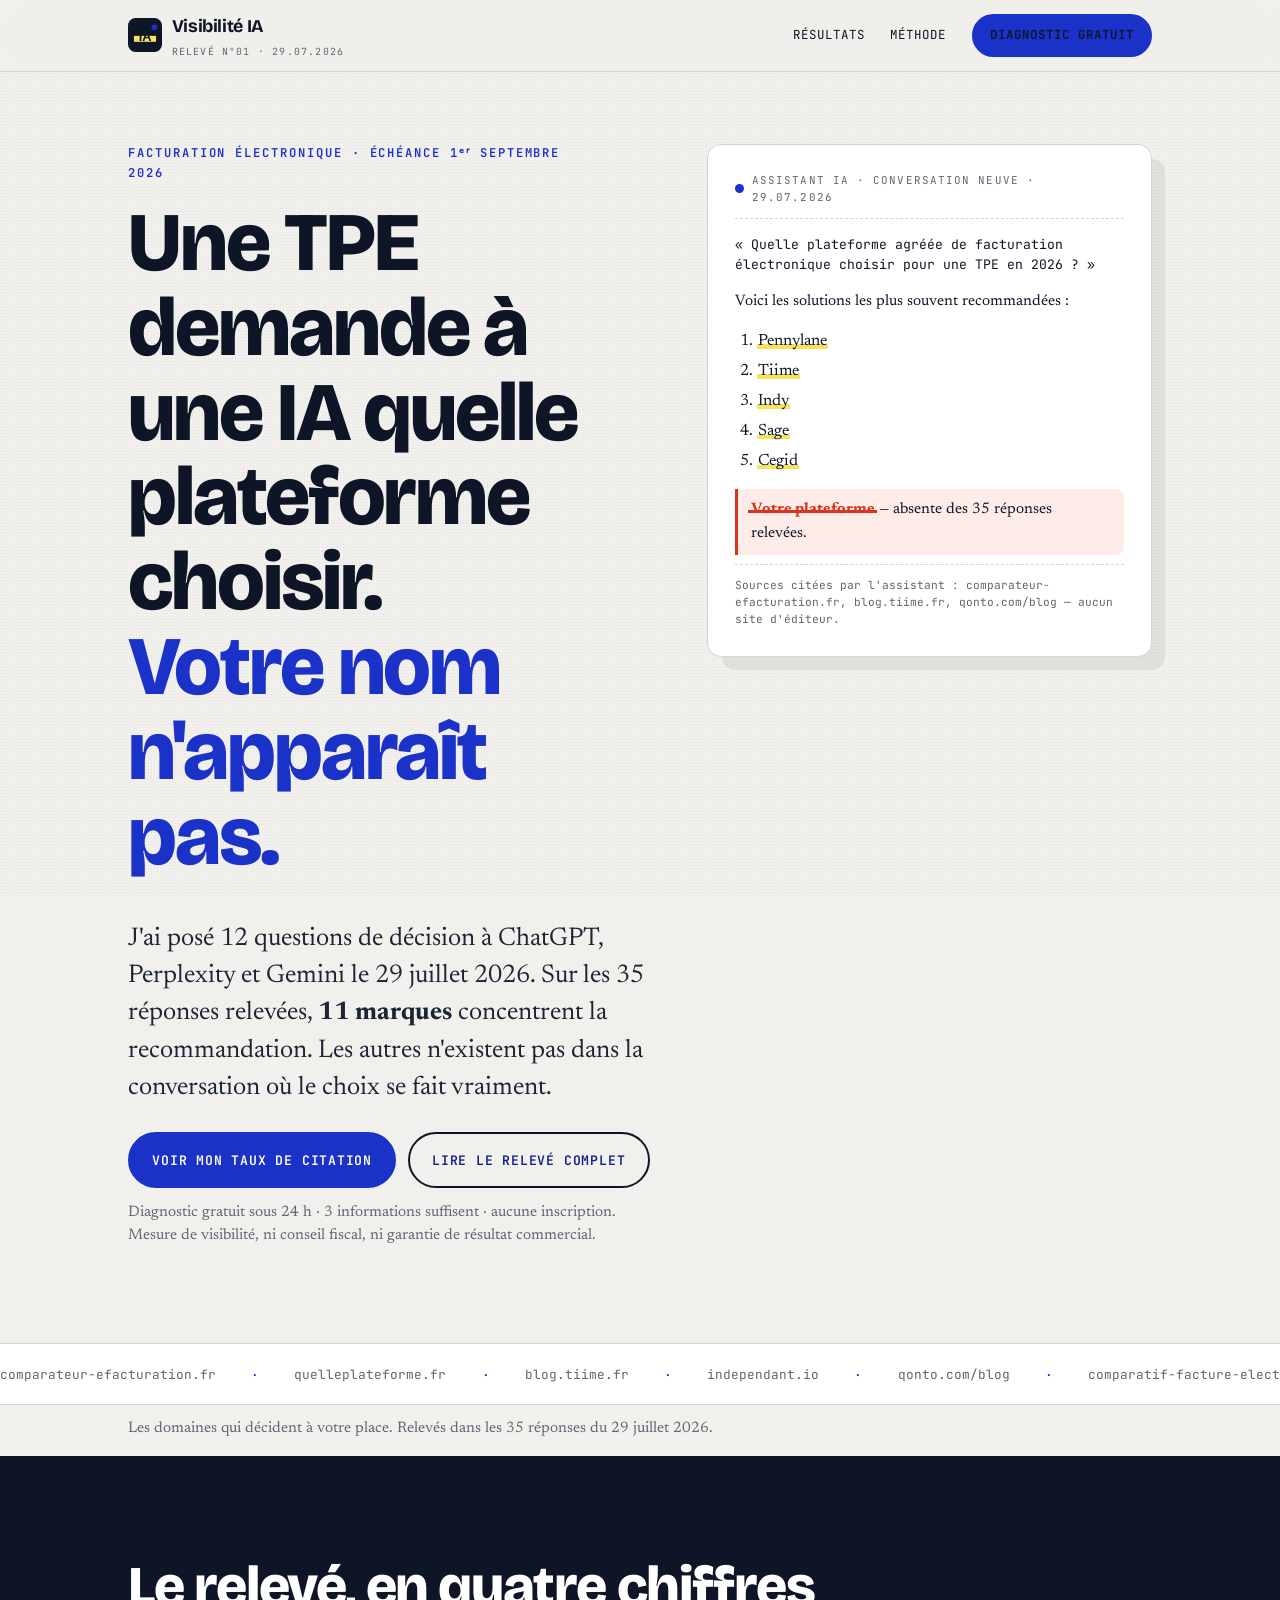
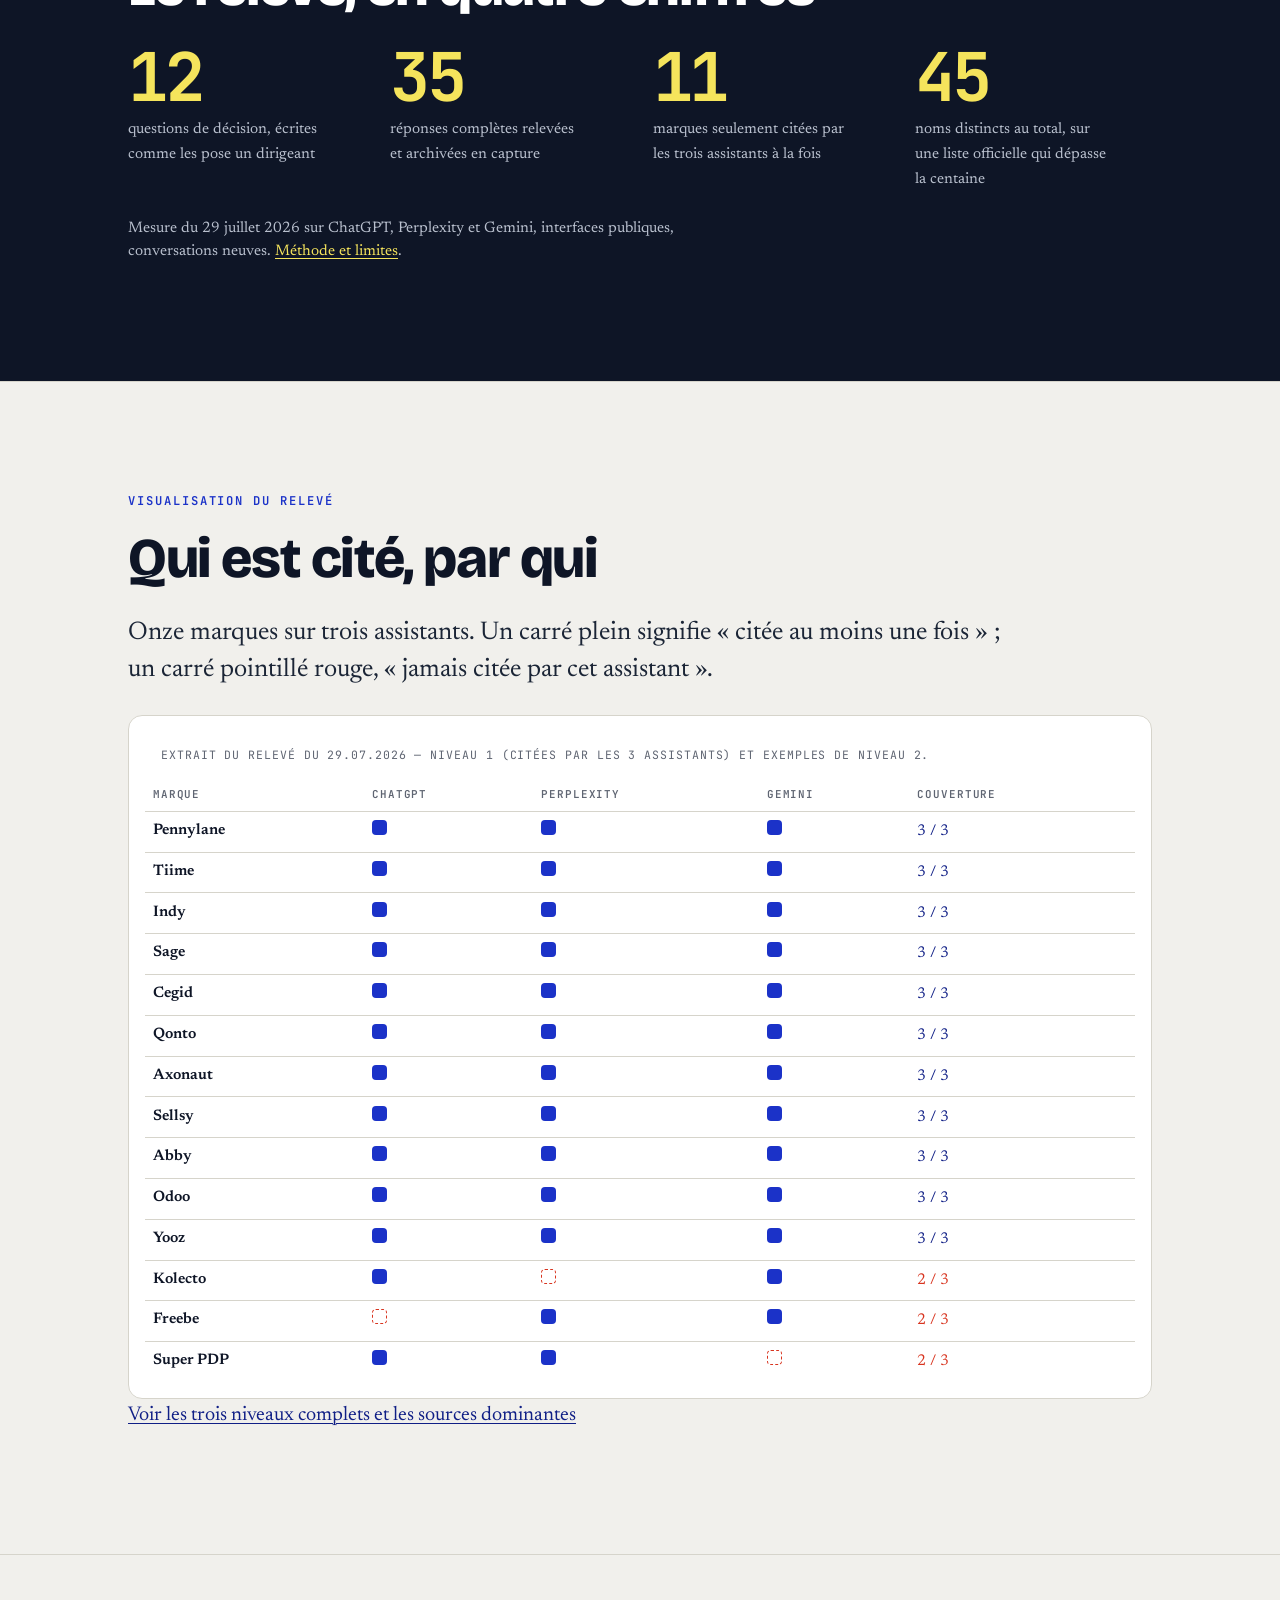
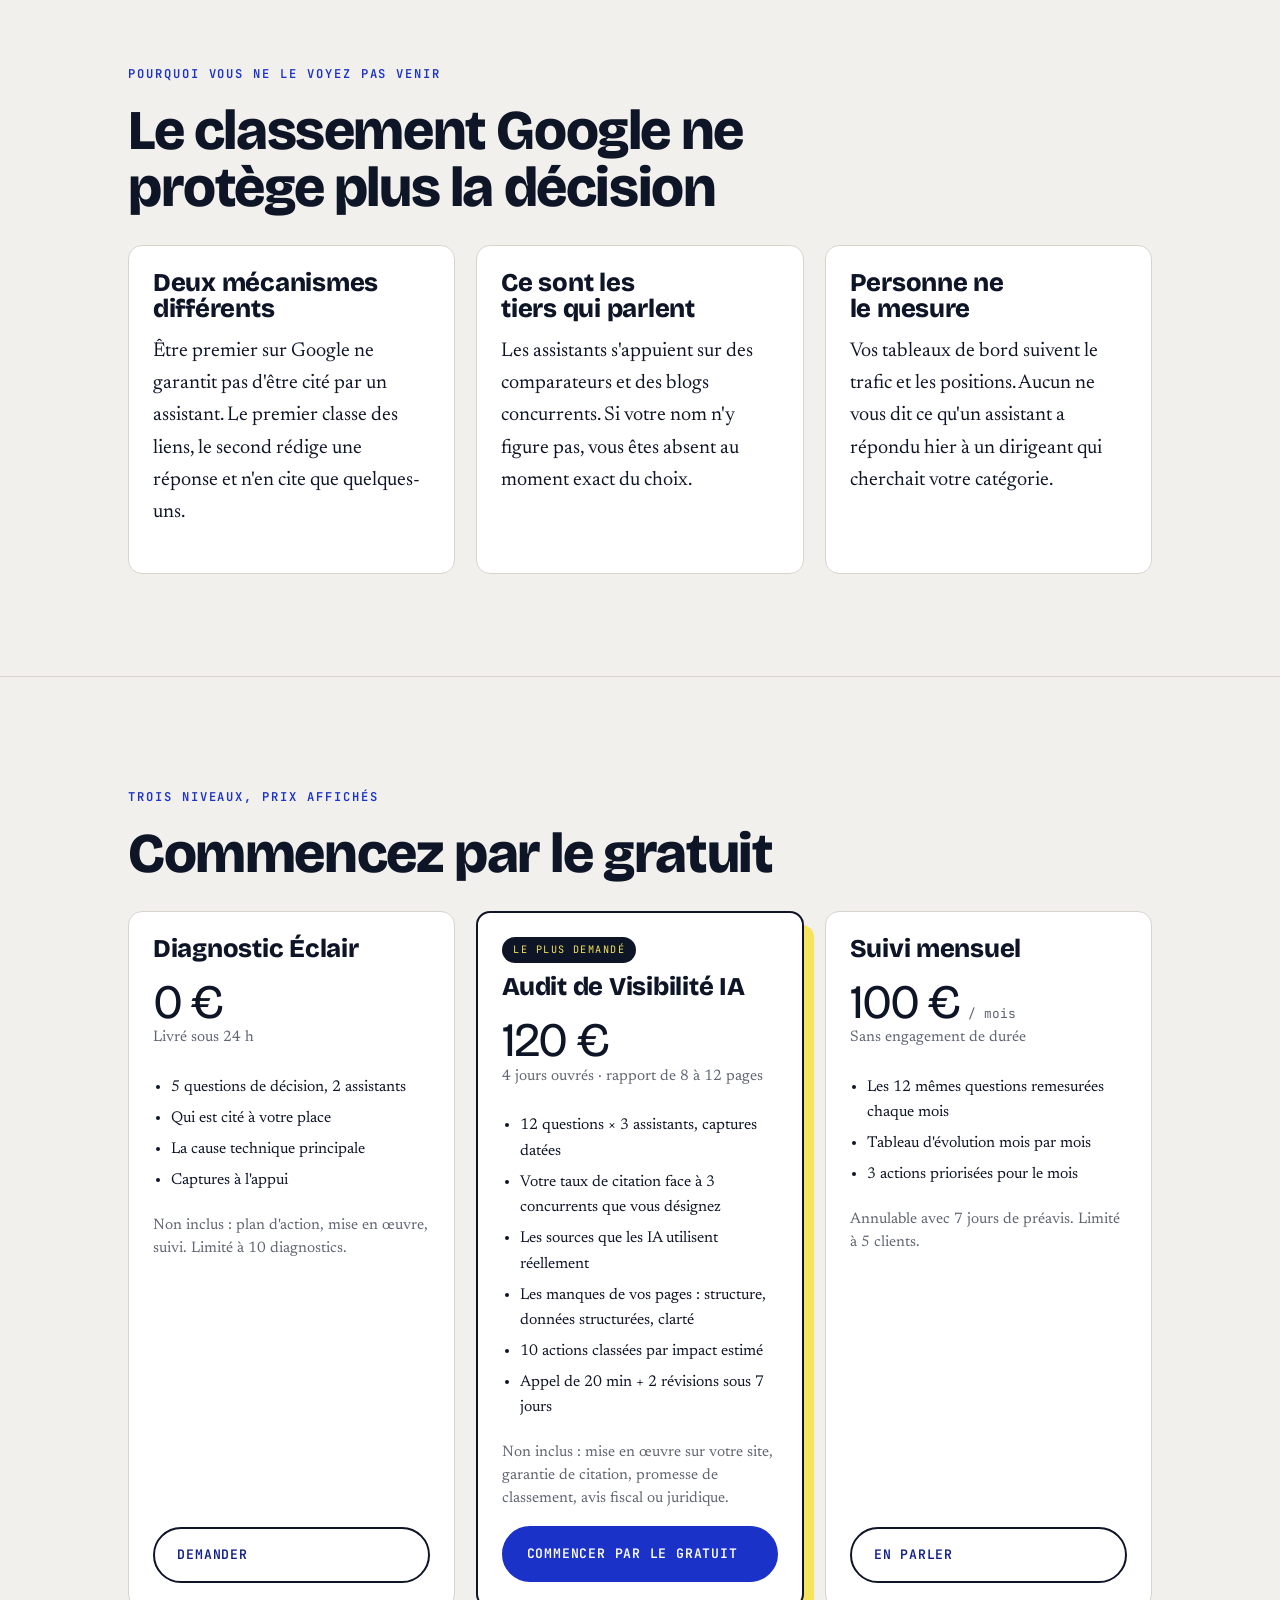
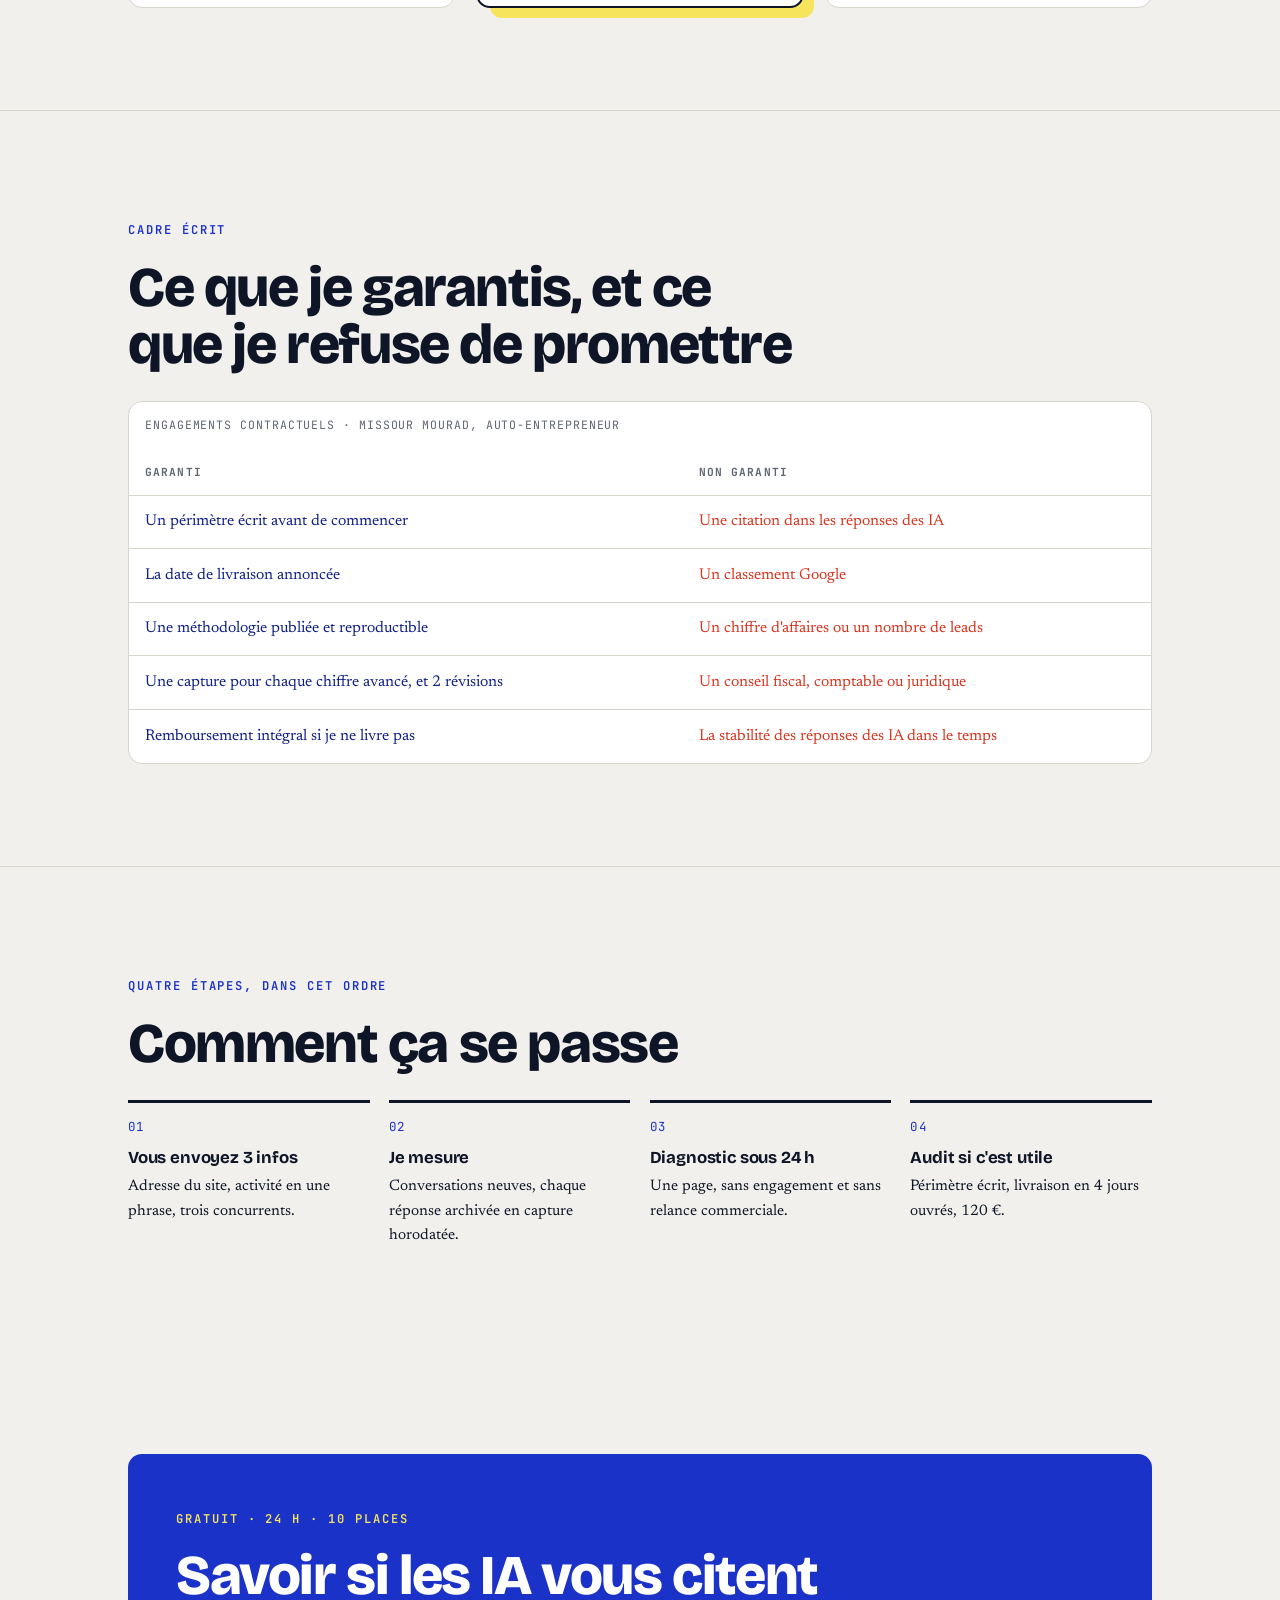
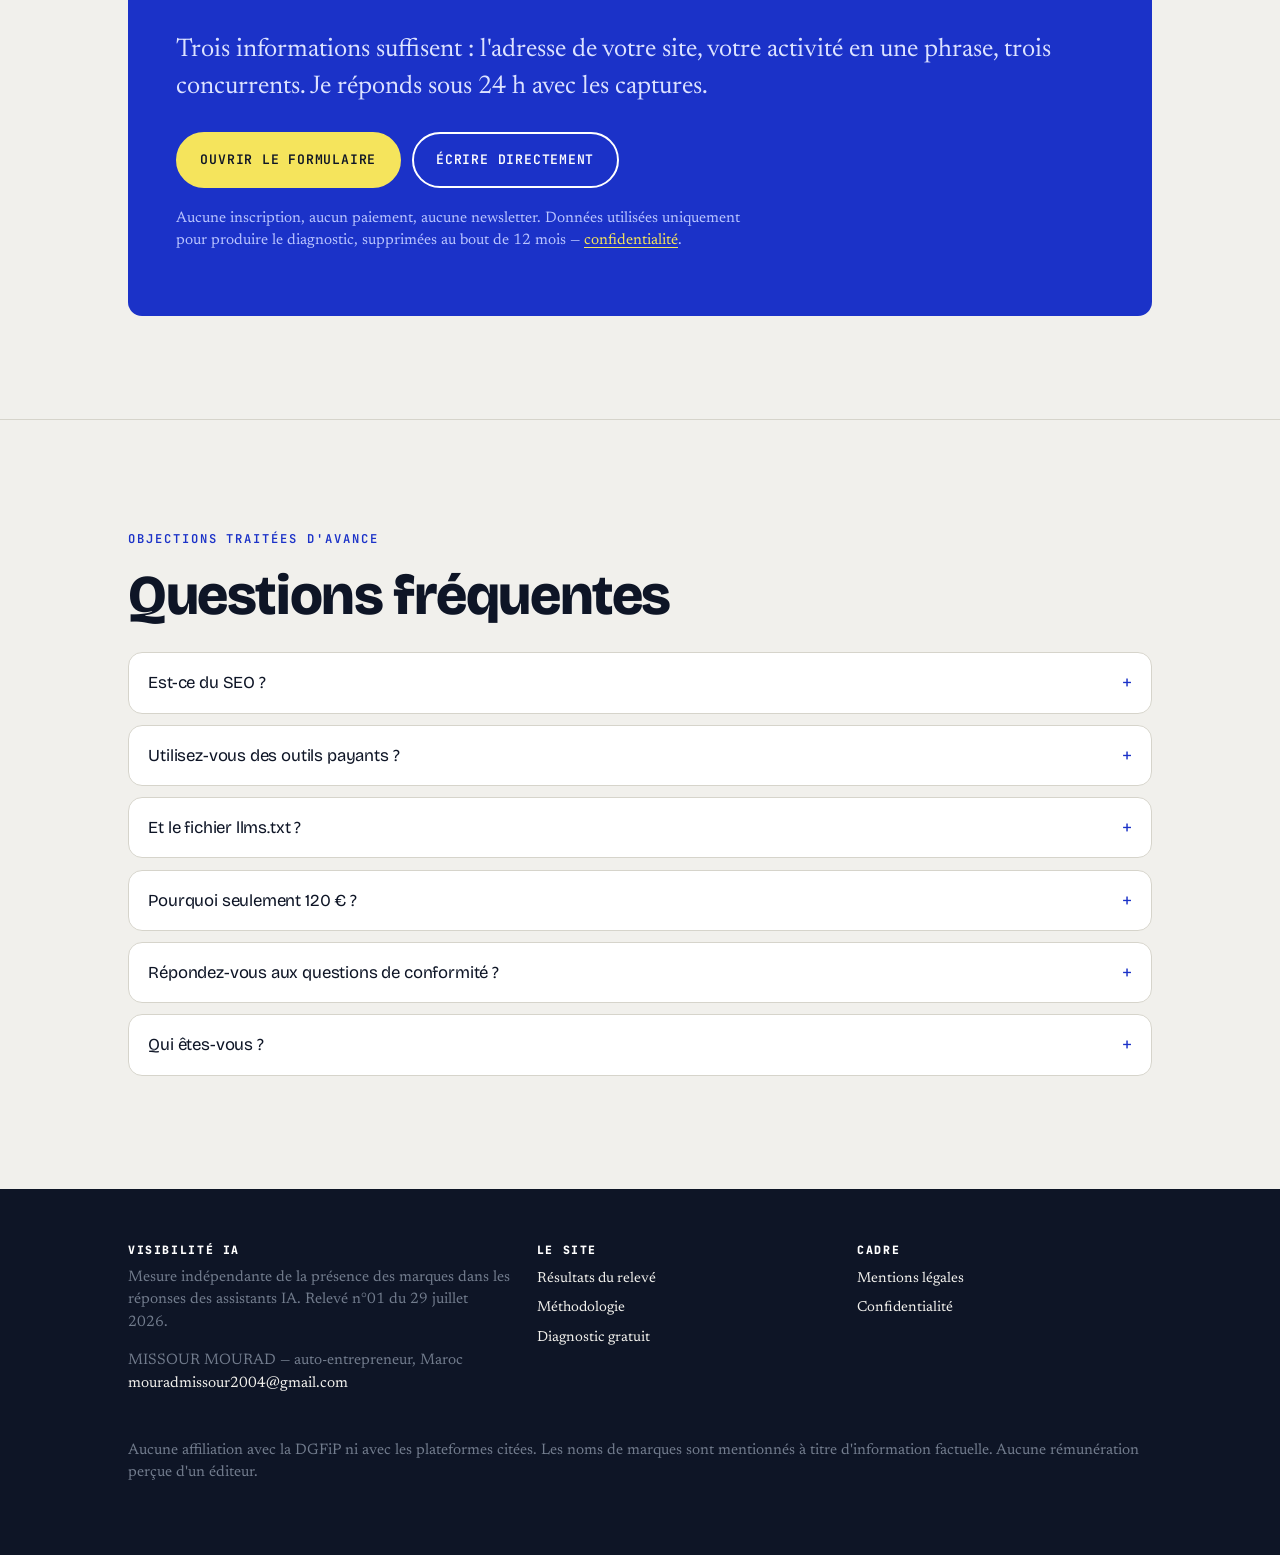
==== commit fbac69b1: "Update index.html" ====
--- a/index.html
+++ b/index.html
@@ -1,20 +1,26 @@
 <!DOCTYPE html>
-<html lang="fr">
+<html lang="fr" class="no-js">
 <head>
 <meta charset="utf-8">
 <meta name="viewport" content="width=device-width, initial-scale=1">
-<title>Audit de Visibilité IA — Facturation électronique 2026</title>
-<meta name="description" content="Quand une TPE demande à ChatGPT quelle plateforme agréée choisir, votre nom apparaît-il ? Mesure documentée : 12 questions de décision, 3 assistants IA, 35 réponses relevées, captures datées.">
-<link rel="canonical" href="À REMPLACER_URL_SITE/">
+<title>Votre plateforme est-elle citée par les IA ? — Audit de Visibilité IA</title>
+<meta name="description" content="Quand une TPE demande à ChatGPT, Perplexity ou Gemini quelle plateforme agréée choisir, votre nom apparaît-il ? Relevé du 29 juillet 2026 : 12 questions de décision, 3 assistants, 35 réponses, captures datées.">
+<link rel="canonical" href="https://visibilite-ia.fatnabatane.workers.dev/">
+<meta name="author" content="MISSOUR MOURAD">
 <meta name="referrer" content="strict-origin-when-cross-origin">
-<meta name="author" content="À REMPLACER_NOM_COMPLET">
+<meta name="theme-color" content="#0E1526">
 <meta property="og:type" content="website">
 <meta property="og:locale" content="fr_FR">
 <meta property="og:site_name" content="Visibilité IA">
 <meta property="og:title" content="Votre plateforme agréée est-elle citée par les IA ?">
-<meta property="og:description" content="Mesure documentée sur 3 assistants IA et 12 questions de décision. Résultats publics, méthodologie reproductible.">
-<meta property="og:url" content="À REMPLACER_URL_SITE/">
+<meta property="og:description" content="Relevé du 29 juillet 2026 : 11 marques concentrent la recommandation des assistants IA. Voir si la vôtre en fait partie.">
+<meta property="og:url" content="https://visibilite-ia.fatnabatane.workers.dev/">
+<meta property="og:image" content="https://visibilite-ia.fatnabatane.workers.dev/og.png">
 <meta name="twitter:card" content="summary_large_image">
+<link rel="icon" href="favicon.svg" type="image/svg+xml">
+<link rel="preconnect" href="https://fonts.googleapis.com">
+<link rel="preconnect" href="https://fonts.gstatic.com" crossorigin>
+<link href="https://fonts.googleapis.com/css2?family=Bricolage+Grotesque:opsz,wght@12..96,700;12..96,800&family=Newsreader:ital,opsz,wght@0,6..72,400;0,6..72,600;1,6..72,400&family=JetBrains+Mono:wght@400;600;700&display=swap" rel="stylesheet">
 <link rel="stylesheet" href="style.css">
 <script type="application/ld+json">
 {
@@ -22,15 +28,17 @@
   "@graph": [
     {
       "@type": "ProfessionalService",
-      "@id": "À REMPLACER_URL_SITE/#service",
+      "@id": "https://visibilite-ia.fatnabatane.workers.dev/#service",
       "name": "Audit de Visibilité IA",
-      "description": "Mesure de la présence d'une marque dans les réponses des assistants IA sur le choix d'une plateforme agréée de facturation électronique.",
-      "url": "À REMPLACER_URL_SITE/",
+      "url": "https://visibilite-ia.fatnabatane.workers.dev/",
+      "description": "Mesure documentée de la présence d'une marque dans les réponses des assistants IA sur le choix d'une plateforme agréée de facturation électronique.",
+      "email": "mouradmissour2004@gmail.com",
       "areaServed": ["FR", "MA"],
       "availableLanguage": ["fr"],
-      "founder": { "@type": "Person", "name": "À REMPLACER_NOM_COMPLET" },
-      "email": "À REMPLACER_EMAIL",
-      "offers": [
+      "priceRange": "0€ – 120€",
+      "founder": { "@type": "Person", "name": "MISSOUR MOURAD", "jobTitle": "Auto-entrepreneur" },
+      "address": { "@type": "PostalAddress", "addressCountry": "MA" },
+      "makesOffer": [
         { "@type": "Offer", "name": "Diagnostic Éclair", "price": "0", "priceCurrency": "EUR" },
         { "@type": "Offer", "name": "Audit de Visibilité IA", "price": "120", "priceCurrency": "EUR" },
         { "@type": "Offer", "name": "Suivi mensuel", "price": "100", "priceCurrency": "EUR" }
@@ -38,6 +46,7 @@
     },
     {
       "@type": "FAQPage",
+      "@id": "https://visibilite-ia.fatnabatane.workers.dev/#faq",
       "mainEntity": [
         { "@type": "Question", "name": "Est-ce du SEO ?",
           "acceptedAnswer": { "@type": "Answer", "text": "Non. Le SEO mesure une position dans une liste de liens. Ici je mesure si votre nom apparaît dans une réponse générée, et quelles sources cette réponse utilise." } },
@@ -52,171 +61,317 @@
   ]
 }
 </script>
+<noscript><style>[data-reveal]{opacity:1!important;transform:none!important}.mark{background-size:100% .48em!important}.strike::after{transform:scaleX(1)!important}</style></noscript>
 </head>
 <body>
 <a class="skip" href="#contenu">Aller au contenu</a>
 
-<header class="site-header">
-  <a class="brand" href="index.html">Visibilité <span>IA</span></a>
-  <nav aria-label="Navigation principale">
-    <a href="resultats.html">Résultats</a>
-    <a href="methodologie.html">Méthodologie</a>
-    <a class="btn btn-small" href="#demander">Diagnostic gratuit</a>
-  </nav>
+<header class="head">
+  <div class="wrap head__in">
+    <a class="brand" href="index.html" aria-label="Visibilité IA — accueil">
+      <svg viewBox="0 0 40 40" aria-hidden="true" focusable="false">
+        <rect width="40" height="40" rx="9" fill="#0E1526"></rect>
+        <rect x="7" y="21" width="26" height="7" fill="#F5E45C"></rect>
+        <text x="20" y="27" text-anchor="middle" font-family="Arial Black, Impact, sans-serif" font-size="15" font-weight="900" fill="#0E1526">IA</text>
+        <circle cx="31" cy="11" r="3.4" fill="#1B32C8"></circle>
+      </svg>
+      <span>
+        <b>Visibilité IA</b>
+        <small>Relevé n°01 · 29.07.2026</small>
+      </span>
+    </a>
+    <nav aria-label="Navigation principale">
+      <a href="resultats.html">Résultats</a>
+      <a href="methodologie.html">Méthode</a>
+      <a class="btn btn--sm" href="#demander">Diagnostic gratuit</a>
+    </nav>
+  </div>
 </header>
 
 <main id="contenu">
-  <section class="hero">
-    <p class="eyebrow">Mesure du 29 juillet 2026</p>
-    <h1>Quand une TPE demande à une IA quelle plateforme agréée choisir, votre nom apparaît-il&nbsp;?</h1>
-    <p class="lead">Le 1<sup>er</sup> septembre 2026, toutes les entreprises assujetties à la TVA doivent pouvoir recevoir des factures électroniques. Des milliers de dirigeants posent la question à ChatGPT, Perplexity ou Gemini avant d'appeler un commercial. Je mesure ce que ces assistants répondent réellement — et sur quelles sources ils s'appuient.</p>
-    <ul class="proof">
-      <li>12 questions de décision</li>
-      <li>3 assistants</li>
-      <li>35 réponses relevées</li>
-      <li>Captures datées</li>
-      <li>Méthodologie publique</li>
-    </ul>
-    <p>
-      <a class="btn" href="#demander">Demander le diagnostic gratuit</a>
-      <a class="btn btn-ghost" href="resultats.html">Voir les résultats bruts</a>
-    </p>
-    <p class="micro">Mesure de visibilité. Ce n'est ni un conseil fiscal, ni une garantie de résultat commercial.</p>
-  </section>
-
-  <section aria-labelledby="constats">
-    <h2 id="constats">Ce que la mesure de juillet 2026 montre</h2>
-    <p>12 questions de décision posées en français à trois assistants IA grand public, 35 réponses complètes relevées, captures à l'appui.</p>
-    <div class="table-wrap">
-      <table>
-        <caption>Mesure du 29 juillet 2026 — ChatGPT, Perplexity, Gemini (interfaces publiques).</caption>
-        <thead><tr><th scope="col">Constat</th><th scope="col">Détail</th></tr></thead>
-        <tbody>
-          <tr><th scope="row">Concentration</th><td>11 marques seulement sont citées par les trois assistants à la fois</td></tr>
-          <tr><th scope="row">Absence</th><td>Environ 45 noms distincts apparaissent, alors que la liste officielle des plateformes agréées dépasse la centaine</td></tr>
-          <tr><th scope="row">Sources</th><td>Les assistants citent surtout des blogs comparateurs et des blogs de concurrents, pas les sites des plateformes</td></tr>
-          <tr><th scope="row">Angle inexploité</th><td>Sur la question «&nbsp;France et Maroc&nbsp;», aucune plateforme agréée française n'est citée</td></tr>
-        </tbody>
-      </table>
-    </div>
-    <p><a href="resultats.html">Voir le détail marque par marque</a> · <a href="methodologie.html">méthodologie et limites</a></p>
-  </section>
-
-  <section aria-labelledby="probleme">
-    <h2 id="probleme">Le problème</h2>
-    <ul>
-      <li>Être bien classé sur Google ne garantit pas d'être cité par une IA&nbsp;: ce sont deux mécanismes différents.</li>
-      <li>Les assistants s'appuient sur des pages tierces. Si votre nom n'y figure pas, vous êtes invisible au moment du choix.</li>
-      <li>Vos concurrents produisent déjà les comparatifs qui servent de source aux IA.</li>
-      <li>Personne dans votre équipe ne mesure ce phénomène de façon systématique.</li>
-    </ul>
-  </section>
-
-  <section id="offres" aria-labelledby="offres-titre">
-    <h2 id="offres-titre">Trois niveaux</h2>
-    <div class="grid grid-3">
-      <div class="card">
-        <h3>Diagnostic Éclair</h3>
-        <p class="price">0&nbsp;€</p>
-        <p class="micro">Livré en 24&nbsp;h</p>
-        <p>Une page : résultat de 5 questions de décision sur 2 assistants, qui est cité à votre place, et la cause technique principale.</p>
-        <p class="micro">Inclus : 5 questions, 2 assistants, captures. Non inclus : plan d'action, mise en œuvre, suivi. Limité à 10 diagnostics.</p>
-      </div>
-
-      <div class="card card-main">
-        <span class="tag">Le plus demandé</span>
-        <h3>Audit de Visibilité IA</h3>
-        <p class="price">120&nbsp;€</p>
-        <p class="micro">Livré en 4 jours ouvrés · rapport de 8 à 12 pages</p>
-        <ul>
-          <li>12 questions de décision × 3 assistants, captures datées</li>
-          <li>Votre taux de citation, comparé à 3 concurrents que vous désignez</li>
-          <li>Les pages et sources que les IA utilisent réellement</li>
-          <li>Les manques de vos propres pages (structure, données structurées, clarté)</li>
-          <li>10 actions classées par impact estimé</li>
-          <li>Appel de 20 minutes + 2 révisions sous 7 jours</li>
-        </ul>
-        <p class="micro">Non inclus : mise en œuvre sur votre site, garantie de citation, promesse de classement, avis fiscal ou juridique.</p>
-        <p><a class="btn" href="#demander">Commencer par le diagnostic gratuit</a></p>
-      </div>
-
-      <div class="card">
-        <h3>Suivi mensuel</h3>
-        <p class="price">100&nbsp;€<span class="micro"> / mois</span></p>
-        <p class="micro">Sans engagement de durée</p>
-        <p>Les mêmes 12 questions remesurées chaque mois, tableau d'évolution, 3 actions pour le mois.</p>
-        <p class="micro">Annulable avec 7 jours de préavis. Limité à 5 clients.</p>
-      </div>
-    </div>
-  </section>
-
-  <section aria-labelledby="garanties">
-    <h2 id="garanties">Ce que je garantis, et ce que je ne garantis pas</h2>
-    <div class="table-wrap">
-      <table>
-        <thead><tr><th scope="col">Je garantis</th><th scope="col">Je ne garantis pas</th></tr></thead>
-        <tbody>
-          <tr><td>Un périmètre écrit avant de commencer</td><td>Une citation dans les réponses des IA</td></tr>
-          <tr><td>La date de livraison annoncée</td><td>Un classement Google</td></tr>
-          <tr><td>Une méthodologie publiée et reproductible</td><td>Un chiffre d'affaires ou un nombre de leads</td></tr>
-          <tr><td>Deux révisions et une capture pour chaque chiffre avancé</td><td>Un conseil fiscal, comptable ou juridique</td></tr>
-          <tr><td>Annulation et remboursement si je ne livre pas</td><td>La stabilité des réponses des IA dans le temps</td></tr>
-        </tbody>
-      </table>
-    </div>
-  </section>
-
-  <section aria-labelledby="deroule">
-    <h2 id="deroule">Comment ça se déroule</h2>
-    <ol>
-      <li><strong>Vous envoyez 3 informations</strong> : adresse du site, activité en une phrase, trois concurrents.</li>
-      <li><strong>Je mesure</strong> : questions posées dans des conversations neuves, chaque réponse archivée en capture horodatée.</li>
-      <li><strong>Vous recevez le diagnostic sous 24 h</strong> : une page, sans engagement.</li>
-      <li><strong>Si c'est utile, on passe à l'audit complet</strong> : périmètre écrit, livraison en 4 jours ouvrés.</li>
-    </ol>
-  </section>
-
-  <section id="demander" aria-labelledby="demander-titre">
-    <h2 id="demander-titre">Demander le diagnostic gratuit</h2>
-    <p>Trois informations suffisent : l'adresse de votre site, votre activité en une phrase, et trois concurrents. Réponse sous 24&nbsp;h.</p>
-    <p>
-      <a class="btn" href="https://docs.google.com/forms/d/e/1FAIpQLSfjNBoI8j6qXio9MJEDIEsagZwUIBTjnRBpb_yvAN2SNStqfQ/viewform?usp=sharing&ouid=101202149880333113876" rel="noopener">Ouvrir le formulaire</a>
-      <a class="btn btn-ghost" href="mailto:À mouradmissour2004@gmail.com?subject=Diagnostic%20de%20visibilit%C3%A9%20IA">Ou écrire directement</a>
-    </p>
-    <p class="micro">Aucune inscription, aucun paiement, aucune newsletter. Les données servent uniquement à produire le diagnostic demandé et sont supprimées au bout de 12 mois (<a href="confidentialite.html">confidentialité</a>).</p>
-  </section>
-
-  <section aria-labelledby="faq">
-    <h2 id="faq">Questions fréquentes</h2>
-
-    <details>
-      <summary>Est-ce du SEO&nbsp;?</summary>
-      <p>Non. Le SEO mesure une position dans une liste de liens. Ici je mesure si votre nom apparaît dans une réponse générée, et quelles sources cette réponse utilise. Les deux se recoupent parfois, pas toujours.</p>
-    </details>
-    <details>
-      <summary>Utilisez-vous des outils payants&nbsp;?</summary>
-      <p>Non. Les questions sont posées dans les interfaces publiques des assistants et chaque réponse est archivée en capture. C'est plus lent qu'un outil, et c'est vérifiable ligne par ligne.</p>
-    </details>
-    <details>
-      <summary>Et le fichier llms.txt&nbsp;?</summary>
-      <p>Il est très vendu en ce moment. Google a indiqué qu'il n'a pas d'effet sur le classement et son adoption réelle reste marginale. Je le mentionne comme option à faible impact, jamais comme solution.</p>
-    </details>
-    <details>
-      <summary>Pourquoi seulement 120&nbsp;€&nbsp;?</summary>
-      <p>Parce que la mesure est manuelle mais courte, et parce que je préfère un prix vérifiable à un forfait négocié. Le suivi mensuel est là si le sujet devient structurel chez vous.</p>
-    </details>
-    <details>
-      <summary>Répondez-vous aux questions de conformité&nbsp;?</summary>
-      <p>Non. Pour vos obligations, la référence est <a href="https://www.impots.gouv.fr/" rel="noopener" target="_blank">impots.gouv.fr</a> et votre expert-comptable. Je ne travaille que sur la visibilité.</p>
-    </details>
-  </section>
+
+  <!-- ============ HERO ============ -->
+  <section class="band hero">
+    <div class="wrap hero__grid">
+      <div data-reveal data-hero style="--d:0">
+        <p class="eyebrow">Facturation électronique · échéance 1ᵉʳ septembre 2026</p>
+        <h1>Une TPE demande à une IA quelle plateforme choisir.<br><em>Votre nom n'apparaît pas.</em></h1>
+        <p class="lead">J'ai posé 12 questions de décision à ChatGPT, Perplexity et Gemini le 29 juillet 2026. Sur les 35 réponses relevées, <strong>11 marques</strong> concentrent la recommandation. Les autres n'existent pas dans la conversation où le choix se fait vraiment.</p>
+        <div class="hero__cta">
+          <a class="btn" href="#demander">Voir mon taux de citation</a>
+          <a class="btn btn--ghost" href="resultats.html">Lire le relevé complet</a>
+        </div>
+        <p class="micro">Diagnostic gratuit sous 24 h · 3 informations suffisent · aucune inscription. Mesure de visibilité, ni conseil fiscal, ni garantie de résultat commercial.</p>
+      </div>
+
+      <!-- élément signature : la réponse surlignée -->
+      <figure class="answer" data-lit data-reveal data-hero style="--d:2;margin:0">
+        <div class="answer__bar">
+          <span class="answer__dot" aria-hidden="true"></span>
+          <span>Assistant IA · conversation neuve · 29.07.2026</span>
+        </div>
+        <q>Quelle plateforme agréée de facturation électronique choisir pour une TPE en 2026 ?</q>
+        <p style="font-size:.95rem">Voici les solutions les plus souvent recommandées :</p>
+        <ol>
+          <li><span class="mark" style="--i:0">Pennylane</span></li>
+          <li><span class="mark" style="--i:1">Tiime</span></li>
+          <li><span class="mark" style="--i:2">Indy</span></li>
+          <li><span class="mark" style="--i:3">Sage</span></li>
+          <li><span class="mark" style="--i:4">Cegid</span></li>
+        </ol>
+        <p class="answer__you"><strong class="strike">Votre plateforme</strong> — absente des 35 réponses relevées.</p>
+        <figcaption class="answer__foot">Sources citées par l'assistant : comparateur-efacturation.fr, blog.tiime.fr, qonto.com/blog — aucun site d'éditeur.</figcaption>
+      </figure>
+    </div>
+  </section>
+
+  <!-- ============ BANDEAU DES SOURCES ============ -->
+  <div class="ticker" aria-hidden="true">
+    <div class="ticker__row">
+      <span>comparateur-efacturation.fr</span><i>·</i><span>quelleplateforme.fr</span><i>·</i><span>blog.tiime.fr</span><i>·</i><span>independant.io</span><i>·</i><span>qonto.com/blog</span><i>·</i><span>comparatif-facture-electronique.fr</span><i>·</i><span>go.sellsy.com/blog</span><i>·</i><span>libeo.io</span><i>·</i><span>pennylane.com</span><i>·</i><span>impots.gouv.fr</span><i>·</i><span>francenum.gouv.fr</span><i>·</i><span>economie.gouv.fr</span><i>·</i>
+    </div>
+  </div>
+  <p class="wrap micro" style="padding-top:.8rem">Les domaines qui décident à votre place. Relevés dans les 35 réponses du 29 juillet 2026.</p>
+
+  <!-- ============ CHIFFRES ============ -->
+  <section class="band band--ink" aria-labelledby="chiffres">
+    <div class="wrap">
+      <h2 id="chiffres" data-reveal>Le relevé, en quatre chiffres</h2>
+      <div class="metrics">
+        <div class="metric" data-reveal style="--d:0"><b>12</b><span>questions de décision, écrites comme les pose un dirigeant</span></div>
+        <div class="metric" data-reveal style="--d:1"><b>35</b><span>réponses complètes relevées et archivées en capture</span></div>
+        <div class="metric" data-reveal style="--d:2"><b>11</b><span>marques seulement citées par les trois assistants à la fois</span></div>
+        <div class="metric" data-reveal style="--d:3"><b>45</b><span>noms distincts au total, sur une liste officielle qui dépasse la centaine</span></div>
+      </div>
+      <p class="micro" style="margin-top:1.6rem">Mesure du 29 juillet 2026 sur ChatGPT, Perplexity et Gemini, interfaces publiques, conversations neuves. <a href="methodologie.html">Méthode et limites</a>.</p>
+    </div>
+  </section>
+
+  <!-- ============ GRILLE DE CITATION ============ -->
+  <section class="band band--line" aria-labelledby="grille">
+    <div class="wrap">
+      <p class="eyebrow" data-reveal>Visualisation du relevé</p>
+      <h2 id="grille" data-reveal>Qui est cité, par qui</h2>
+      <p class="lead" data-reveal>Onze marques sur trois assistants. Un carré plein signifie « citée au moins une fois » ; un carré pointillé rouge, « jamais citée par cet assistant ».</p>
+      <div class="matrix" data-reveal>
+        <table>
+          <caption>Extrait du relevé du 29.07.2026 — niveau 1 (citées par les 3 assistants) et exemples de niveau 2.</caption>
+          <thead>
+            <tr><th scope="col">Marque</th><th scope="col">ChatGPT</th><th scope="col">Perplexity</th><th scope="col">Gemini</th><th scope="col">Couverture</th></tr>
+          </thead>
+          <tbody>
+            <tr><th scope="row">Pennylane</th><td><span class="dot dot--yes"></span></td><td><span class="dot dot--yes"></span></td><td><span class="dot dot--yes"></span></td><td class="yes">3 / 3</td></tr>
+            <tr><th scope="row">Tiime</th><td><span class="dot dot--yes"></span></td><td><span class="dot dot--yes"></span></td><td><span class="dot dot--yes"></span></td><td class="yes">3 / 3</td></tr>
+            <tr><th scope="row">Indy</th><td><span class="dot dot--yes"></span></td><td><span class="dot dot--yes"></span></td><td><span class="dot dot--yes"></span></td><td class="yes">3 / 3</td></tr>
+            <tr><th scope="row">Sage</th><td><span class="dot dot--yes"></span></td><td><span class="dot dot--yes"></span></td><td><span class="dot dot--yes"></span></td><td class="yes">3 / 3</td></tr>
+            <tr><th scope="row">Cegid</th><td><span class="dot dot--yes"></span></td><td><span class="dot dot--yes"></span></td><td><span class="dot dot--yes"></span></td><td class="yes">3 / 3</td></tr>
+            <tr><th scope="row">Qonto</th><td><span class="dot dot--yes"></span></td><td><span class="dot dot--yes"></span></td><td><span class="dot dot--yes"></span></td><td class="yes">3 / 3</td></tr>
+            <tr><th scope="row">Axonaut</th><td><span class="dot dot--yes"></span></td><td><span class="dot dot--yes"></span></td><td><span class="dot dot--yes"></span></td><td class="yes">3 / 3</td></tr>
+            <tr><th scope="row">Sellsy</th><td><span class="dot dot--yes"></span></td><td><span class="dot dot--yes"></span></td><td><span class="dot dot--yes"></span></td><td class="yes">3 / 3</td></tr>
+            <tr><th scope="row">Abby</th><td><span class="dot dot--yes"></span></td><td><span class="dot dot--yes"></span></td><td><span class="dot dot--yes"></span></td><td class="yes">3 / 3</td></tr>
+            <tr><th scope="row">Odoo</th><td><span class="dot dot--yes"></span></td><td><span class="dot dot--yes"></span></td><td><span class="dot dot--yes"></span></td><td class="yes">3 / 3</td></tr>
+            <tr><th scope="row">Yooz</th><td><span class="dot dot--yes"></span></td><td><span class="dot dot--yes"></span></td><td><span class="dot dot--yes"></span></td><td class="yes">3 / 3</td></tr>
+            <tr><th scope="row">Kolecto</th><td><span class="dot dot--yes"></span></td><td><span class="dot dot--no"></span></td><td><span class="dot dot--yes"></span></td><td class="no">2 / 3</td></tr>
+            <tr><th scope="row">Freebe</th><td><span class="dot dot--no"></span></td><td><span class="dot dot--yes"></span></td><td><span class="dot dot--yes"></span></td><td class="no">2 / 3</td></tr>
+            <tr><th scope="row">Super PDP</th><td><span class="dot dot--yes"></span></td><td><span class="dot dot--yes"></span></td><td><span class="dot dot--no"></span></td><td class="no">2 / 3</td></tr>
+          </tbody>
+        </table>
+      </div>
+      <p data-reveal><a href="resultats.html">Voir les trois niveaux complets et les sources dominantes</a></p>
+    </div>
+  </section>
+
+  <!-- ============ LE PROBLÈME ============ -->
+  <section class="band band--line" aria-labelledby="probleme">
+    <div class="wrap">
+      <p class="eyebrow" data-reveal>Pourquoi vous ne le voyez pas venir</p>
+      <h2 id="probleme" data-reveal>Le classement Google ne protège plus la décision</h2>
+      <div class="tiers" style="margin-top:1.6rem">
+        <div class="tier" data-reveal style="--d:0">
+          <h3>Deux mécanismes différents</h3>
+          <p>Être premier sur Google ne garantit pas d'être cité par un assistant. Le premier classe des liens, le second rédige une réponse et n'en cite que quelques-uns.</p>
+        </div>
+        <div class="tier" data-reveal style="--d:1">
+          <h3>Ce sont les tiers qui parlent</h3>
+          <p>Les assistants s'appuient sur des comparateurs et des blogs concurrents. Si votre nom n'y figure pas, vous êtes absent au moment exact du choix.</p>
+        </div>
+        <div class="tier" data-reveal style="--d:2">
+          <h3>Personne ne le mesure</h3>
+          <p>Vos tableaux de bord suivent le trafic et les positions. Aucun ne vous dit ce qu'un assistant a répondu hier à un dirigeant qui cherchait votre catégorie.</p>
+        </div>
+      </div>
+    </div>
+  </section>
+
+  <!-- ============ OFFRES ============ -->
+  <section class="band band--line" id="offres" aria-labelledby="offres-t">
+    <div class="wrap">
+      <p class="eyebrow" data-reveal>Trois niveaux, prix affichés</p>
+      <h2 id="offres-t" data-reveal>Commencez par le gratuit</h2>
+      <div class="tiers" style="margin-top:1.8rem">
+
+        <div class="tier" data-reveal style="--d:0">
+          <h3>Diagnostic Éclair</h3>
+          <p class="price">0 €</p>
+          <p class="micro">Livré sous 24 h</p>
+          <ul>
+            <li>5 questions de décision, 2 assistants</li>
+            <li>Qui est cité à votre place</li>
+            <li>La cause technique principale</li>
+            <li>Captures à l'appui</li>
+          </ul>
+          <p class="micro">Non inclus : plan d'action, mise en œuvre, suivi. Limité à 10 diagnostics.</p>
+          <a class="btn btn--ghost" href="#demander">Demander</a>
+        </div>
+
+        <div class="tier tier--main" data-reveal style="--d:1">
+          <span class="tag">Le plus demandé</span>
+          <h3>Audit de Visibilité IA</h3>
+          <p class="price">120 €</p>
+          <p class="micro">4 jours ouvrés · rapport de 8 à 12 pages</p>
+          <ul>
+            <li>12 questions × 3 assistants, captures datées</li>
+            <li>Votre taux de citation face à 3 concurrents que vous désignez</li>
+            <li>Les sources que les IA utilisent réellement</li>
+            <li>Les manques de vos pages : structure, données structurées, clarté</li>
+            <li>10 actions classées par impact estimé</li>
+            <li>Appel de 20 min + 2 révisions sous 7 jours</li>
+          </ul>
+          <p class="micro">Non inclus : mise en œuvre sur votre site, garantie de citation, promesse de classement, avis fiscal ou juridique.</p>
+          <a class="btn" href="#demander">Commencer par le gratuit</a>
+        </div>
+
+        <div class="tier" data-reveal style="--d:2">
+          <h3>Suivi mensuel</h3>
+          <p class="price">100 € <small>/ mois</small></p>
+          <p class="micro">Sans engagement de durée</p>
+          <ul>
+            <li>Les 12 mêmes questions remesurées chaque mois</li>
+            <li>Tableau d'évolution mois par mois</li>
+            <li>3 actions priorisées pour le mois</li>
+          </ul>
+          <p class="micro">Annulable avec 7 jours de préavis. Limité à 5 clients.</p>
+          <a class="btn btn--ghost" href="#demander">En parler</a>
+        </div>
+
+      </div>
+    </div>
+  </section>
+
+  <!-- ============ GARANTIES ============ -->
+  <section class="band band--line" aria-labelledby="garanties">
+    <div class="wrap">
+      <p class="eyebrow" data-reveal>Cadre écrit</p>
+      <h2 id="garanties" data-reveal>Ce que je garantis, et ce que je refuse de promettre</h2>
+      <div class="t-wrap" data-reveal>
+        <table>
+          <caption>Engagements contractuels · MISSOUR MOURAD, auto-entrepreneur</caption>
+          <thead><tr><th scope="col">Garanti</th><th scope="col">Non garanti</th></tr></thead>
+          <tbody>
+            <tr><td class="yes">Un périmètre écrit avant de commencer</td><td class="no">Une citation dans les réponses des IA</td></tr>
+            <tr><td class="yes">La date de livraison annoncée</td><td class="no">Un classement Google</td></tr>
+            <tr><td class="yes">Une méthodologie publiée et reproductible</td><td class="no">Un chiffre d'affaires ou un nombre de leads</td></tr>
+            <tr><td class="yes">Une capture pour chaque chiffre avancé, et 2 révisions</td><td class="no">Un conseil fiscal, comptable ou juridique</td></tr>
+            <tr><td class="yes">Remboursement intégral si je ne livre pas</td><td class="no">La stabilité des réponses des IA dans le temps</td></tr>
+          </tbody>
+        </table>
+      </div>
+    </div>
+  </section>
+
+  <!-- ============ DÉROULÉ ============ -->
+  <section class="band band--line" aria-labelledby="deroule">
+    <div class="wrap">
+      <p class="eyebrow" data-reveal>Quatre étapes, dans cet ordre</p>
+      <h2 id="deroule" data-reveal>Comment ça se passe</h2>
+      <ol class="steps" style="margin-top:1.6rem">
+        <li data-reveal style="--d:0"><strong>Vous envoyez 3 infos</strong><p>Adresse du site, activité en une phrase, trois concurrents.</p></li>
+        <li data-reveal style="--d:1"><strong>Je mesure</strong><p>Conversations neuves, chaque réponse archivée en capture horodatée.</p></li>
+        <li data-reveal style="--d:2"><strong>Diagnostic sous 24 h</strong><p>Une page, sans engagement et sans relance commerciale.</p></li>
+        <li data-reveal style="--d:3"><strong>Audit si c'est utile</strong><p>Périmètre écrit, livraison en 4 jours ouvrés, 120 €.</p></li>
+      </ol>
+    </div>
+  </section>
+
+  <!-- ============ CTA ============ -->
+  <section class="band" id="demander" aria-labelledby="demander-t">
+    <div class="wrap">
+      <div class="cta" data-reveal>
+        <p class="eyebrow" style="color:#F5E45C">Gratuit · 24 h · 10 places</p>
+        <h2 id="demander-t">Savoir si les IA vous citent</h2>
+        <p class="lead" style="color:#DCE2FF">Trois informations suffisent : l'adresse de votre site, votre activité en une phrase, trois concurrents. Je réponds sous 24 h avec les captures.</p>
+        <p style="display:flex;flex-wrap:wrap;gap:.7rem;margin-top:1.4rem">
+          <a class="btn btn--mark" href="https://docs.google.com/forms/d/e/1FAIpQLSfjNBoI8j6qXio9MJEDIEsagZwUIBTjnRBpb_yvAN2SNStqfQ/viewform" target="_blank" rel="noopener">Ouvrir le formulaire</a>
+          <a class="btn btn--ghost" style="color:#fff;border-color:#fff" href="mailto:mouradmissour2004@gmail.com?subject=Diagnostic%20de%20visibilit%C3%A9%20IA">Écrire directement</a>
+        </p>
+        <p class="micro" style="color:#B9C4FF">Aucune inscription, aucun paiement, aucune newsletter. Données utilisées uniquement pour produire le diagnostic, supprimées au bout de 12 mois — <a href="confidentialite.html" style="color:#F5E45C">confidentialité</a>.</p>
+      </div>
+    </div>
+  </section>
+
+  <!-- ============ FAQ ============ -->
+  <section class="band band--line" aria-labelledby="faq">
+    <div class="wrap">
+      <p class="eyebrow" data-reveal>Objections traitées d'avance</p>
+      <h2 id="faq" data-reveal>Questions fréquentes</h2>
+
+      <details data-reveal>
+        <summary>Est-ce du SEO ?</summary>
+        <p>Non. Le SEO mesure une position dans une liste de liens. Ici je mesure si votre nom apparaît dans une réponse rédigée par un assistant, et quelles sources cette réponse utilise. Les deux se recoupent parfois, pas toujours.</p>
+      </details>
+      <details data-reveal>
+        <summary>Utilisez-vous des outils payants ?</summary>
+        <p>Non. Les questions sont posées dans les interfaces publiques et chaque réponse est archivée en capture. C'est plus lent qu'un outil, et c'est vérifiable ligne par ligne.</p>
+      </details>
+      <details data-reveal>
+        <summary>Et le fichier llms.txt ?</summary>
+        <p>Il est très vendu en ce moment. Google a indiqué qu'il n'a pas d'effet sur le classement et son adoption réelle reste marginale. Je le mentionne comme option à faible impact, jamais comme solution.</p>
+      </details>
+      <details data-reveal>
+        <summary>Pourquoi seulement 120 € ?</summary>
+        <p>Parce que la mesure est manuelle mais courte, et parce que je préfère un prix vérifiable à un forfait négocié. Le suivi mensuel existe si le sujet devient structurel chez vous.</p>
+      </details>
+      <details data-reveal>
+        <summary>Répondez-vous aux questions de conformité ?</summary>
+        <p>Non. Pour vos obligations, la référence est <a href="https://www.impots.gouv.fr/" target="_blank" rel="noopener">impots.gouv.fr</a> et votre expert-comptable. Je ne travaille que sur la visibilité.</p>
+      </details>
+      <details data-reveal>
+        <summary>Qui êtes-vous ?</summary>
+        <p>MISSOUR MOURAD, auto-entrepreneur établi au Maroc. Je travaille seul, la méthode est publiée, les captures sont fournies avec chaque rapport. Contact direct : <a href="mailto:mouradmissour2004@gmail.com">mouradmissour2004@gmail.com</a>.</p>
+      </details>
+    </div>
+  </section>
+
 </main>
 
-<footer>
-  <nav aria-label="Navigation de pied de page">
-    <a href="resultats.html">Résultats</a> · <a href="methodologie.html">Méthodologie</a> · <a href="mentions-legales.html">Mentions légales</a> · <a href="confidentialite.html">Confidentialité</a>
-  </nav>
-  <p class="micro">Service indépendant. Aucune affiliation avec la DGFiP, ni avec les plateformes citées. Les noms de marques sont utilisés à titre d'information factuelle.</p>
+<footer class="foot">
+  <div class="wrap foot__grid">
+    <div>
+      <h3>Visibilité IA</h3>
+      <p class="micro">Mesure indépendante de la présence des marques dans les réponses des assistants IA. Relevé n°01 du 29 juillet 2026.</p>
+      <p class="micro">MISSOUR MOURAD — auto-entrepreneur, Maroc<br><a href="mailto:mouradmissour2004@gmail.com">mouradmissour2004@gmail.com</a></p>
+    </div>
+    <div>
+      <h3>Le site</h3>
+      <ul>
+        <li><a href="resultats.html">Résultats du relevé</a></li>
+        <li><a href="methodologie.html">Méthodologie</a></li>
+        <li><a href="#demander">Diagnostic gratuit</a></li>
+      </ul>
+    </div>
+    <div>
+      <h3>Cadre</h3>
+      <ul>
+        <li><a href="mentions-legales.html">Mentions légales</a></li>
+        <li><a href="confidentialite.html">Confidentialité</a></li>
+      </ul>
+    </div>
+  </div>
+  <div class="wrap" style="margin-top:1.8rem">
+    <p class="micro">Aucune affiliation avec la DGFiP ni avec les plateformes citées. Les noms de marques sont mentionnés à titre d'information factuelle. Aucune rémunération perçue d'un éditeur.</p>
+  </div>
 </footer>
+
+<script src="app.js" defer></script>
 </body>
 </html>
--- a/style.css
+++ b/style.css
@@ -1,121 +1,319 @@
+/* =========================================================
+   Visibilité IA — v3 « Surligneur »
+   MISSOUR MOURAD — 29 juillet 2026
+   Aucune dépendance hors polices Google Fonts.
+   ========================================================= */
+
 :root{
-  --ink:#12151a;
-  --muted:#59616e;
-  --line:#e4e7ec;
-  --bg:#ffffff;
-  --soft:#f7f9fb;
-  --accent:#0b4fe0;
-  --accent-ink:#083bb0;
-  --ok:#0a6b3d;
-  --warn:#8a4b00;
-  --radius:10px;
-  --maxw:780px;
-}
-@media (prefers-color-scheme: dark){
+  --ink:#0E1526;
+  --ink-soft:#1B2536;
+  --paper:#F1F0EC;
+  --card:#FFFFFF;
+  --blue:#1B32C8;
+  --blue-deep:#101F86;
+  --marker:#F5E45C;
+  --rouge:#D8341F;
+  --grey:#5F6572;
+  --line:#D6D4CB;
+
+  --display:"Bricolage Grotesque","Arial Black",Impact,sans-serif;
+  --body:"Newsreader",Georgia,"Times New Roman",serif;
+  --mono:"JetBrains Mono",ui-monospace,"SFMono-Regular",Menlo,monospace;
+
+  --s-1:clamp(.84rem,.8rem + .2vw,.95rem);
+  --s0:clamp(1.12rem,1.05rem + .3vw,1.25rem);
+  --s1:clamp(1.32rem,1.2rem + .6vw,1.6rem);
+  --s2:clamp(1.65rem,1.4rem + 1.5vw,2.4rem);
+  --s3:clamp(2.1rem,1.6rem + 3vw,3.5rem);
+  --s4:clamp(2.7rem,1.8rem + 6vw,5.2rem);
+
+  --gut:clamp(1.15rem,4vw,3rem);
+  --maxw:1120px;
+  --measure:64ch;
+  --radius:14px;
+}
+
+*,*::before,*::after{box-sizing:border-box}
+html{-webkit-text-size-adjust:100%;scroll-behavior:smooth}
+
+body{
+  margin:0;
+  background:var(--paper);
+  color:var(--ink);
+  font-family:var(--body);
+  font-size:20px;
+  line-height:1.62;
+  font-optical-sizing:auto;
+  -webkit-font-smoothing:antialiased;
+}
+
+/* --- grain de papier photocopié, en CSS pur --- */
+body::before{
+  content:"";position:fixed;inset:0;pointer-events:none;z-index:0;opacity:.05;
+  background-image:radial-gradient(var(--ink) .5px,transparent .5px);
+  background-size:3px 3px;
+}
+
+h1,h2,h3,.display{
+  font-family:var(--display);
+  font-weight:800;
+  line-height:1.02;
+  letter-spacing:-.025em;
+  margin:0 0 .5em;
+  text-wrap:balance;
+}
+h1{font-size:var(--s4)}
+h2{font-size:var(--s3)}
+h3{font-size:var(--s1);letter-spacing:-.01em}
+p{margin:0 0 1em;max-width:var(--measure)}
+.lead{font-size:var(--s1);line-height:1.45;color:var(--ink-soft)}
+.micro{font-size:var(--s-1);color:var(--grey);line-height:1.5}
+
+.mono,.eyebrow,.metric b,.tag,.btn,nav a,th,caption,.step-n{font-family:var(--mono)}
+.eyebrow{
+  display:inline-block;font-size:.76rem;font-weight:600;letter-spacing:.16em;
+  text-transform:uppercase;color:var(--blue);margin:0 0 1.1rem;
+}
+
+a{color:var(--blue-deep);text-decoration-thickness:1px;text-underline-offset:3px}
+a:hover{color:var(--rouge)}
+:focus-visible{outline:3px solid var(--blue);outline-offset:3px;border-radius:3px}
+
+.skip{position:absolute;left:-9999px;background:var(--blue);color:#fff;padding:.8rem 1.2rem;z-index:99;font-family:var(--mono)}
+.skip:focus{left:.6rem;top:.6rem}
+
+/* ---------------- structure ---------------- */
+.wrap{width:100%;max-width:var(--maxw);margin-inline:auto;padding-inline:var(--gut)}
+.band{padding:clamp(3rem,8vw,6.5rem) 0;position:relative;z-index:1}
+.band--ink{background:var(--ink);color:var(--paper)}
+.band--ink h2,.band--ink h3{color:#fff}
+.band--ink .micro,.band--ink .lead{color:#B9C0CE}
+.band--ink a{color:var(--marker)}
+.band--line{border-top:1px solid var(--line)}
+
+/* ---------------- en-tête ---------------- */
+.head{
+  position:sticky;top:0;z-index:20;
+  background:color-mix(in srgb,var(--paper) 88%,transparent);
+  backdrop-filter:blur(10px);
+  border-bottom:1px solid var(--line);
+}
+.head__in{display:flex;align-items:center;justify-content:space-between;gap:1rem;
+  padding-block:.7rem;flex-wrap:wrap}
+.brand{display:flex;align-items:center;gap:.6rem;text-decoration:none;color:var(--ink)}
+.brand svg{width:34px;height:34px;flex:none}
+.brand b{font-family:var(--display);font-size:1.12rem;letter-spacing:-.02em;line-height:1}
+.brand small{display:block;font-family:var(--mono);font-size:.62rem;letter-spacing:.12em;
+  text-transform:uppercase;color:var(--grey)}
+.head nav{display:flex;align-items:center;gap:clamp(.7rem,2vw,1.6rem);flex-wrap:wrap}
+.head nav a{font-size:.78rem;letter-spacing:.08em;text-transform:uppercase;
+  text-decoration:none;color:var(--ink)}
+.head nav a:not(.btn):hover{text-decoration:underline;text-decoration-color:var(--marker);
+  text-decoration-thickness:4px}
+.head nav a[aria-current="page"]{box-shadow:inset 0 -.55em 0 var(--marker)}
+
+/* ---------------- boutons ---------------- */
+.btn{
+  display:inline-flex;align-items:center;gap:.55rem;
+  background:var(--blue);color:#fff;text-decoration:none;
+  font-size:.82rem;font-weight:600;letter-spacing:.06em;text-transform:uppercase;
+  padding:.95rem 1.4rem;border-radius:100px;border:2px solid var(--blue);
+  transition:transform .18s cubic-bezier(.2,.8,.2,1),background .18s,box-shadow .18s;
+}
+.btn:hover{background:var(--blue-deep);color:#fff;transform:translateY(-2px);
+  box-shadow:0 8px 0 -2px rgba(27,50,200,.25)}
+.btn:active{transform:translateY(0)}
+.btn--ghost{background:transparent;color:var(--blue-deep);border-color:var(--ink)}
+.btn--ghost:hover{background:var(--marker);color:var(--ink);border-color:var(--ink);box-shadow:none}
+.btn--sm{padding:.6rem 1rem;font-size:.72rem}
+.btn--mark{background:var(--marker);color:var(--ink);border-color:var(--ink)}
+.btn--mark:hover{background:#fff;color:var(--ink)}
+
+/* ---------------- hero ---------------- */
+.hero{padding-top:clamp(2.2rem,6vw,4.5rem);padding-bottom:clamp(2.5rem,7vw,5rem)}
+.hero__grid{display:grid;gap:clamp(2rem,5vw,3.5rem)}
+@media(min-width:1000px){.hero__grid{grid-template-columns:1.08fr .92fr;align-items:start}}
+.hero h1 em{font-style:normal;color:var(--blue)}
+.hero__cta{display:flex;flex-wrap:wrap;gap:.7rem;margin:1.6rem 0 .9rem}
+
+/* le surligneur : élément signature */
+.mark{
+  background-image:linear-gradient(var(--marker),var(--marker));
+  background-repeat:no-repeat;
+  background-position:0 .72em;
+  background-size:0% .48em;
+  transition:background-size .55s cubic-bezier(.22,.75,.2,1);
+  transition-delay:calc(var(--i,0) * 180ms);
+  padding:0 .06em;
+}
+.is-lit .mark{background-size:100% .48em}
+.strike{position:relative;color:var(--rouge)}
+.strike::after{
+  content:"";position:absolute;left:-2%;right:-2%;top:52%;height:3px;
+  background:var(--rouge);transform:scaleX(0);transform-origin:left;
+  transition:transform .5s ease .95s;
+}
+.is-lit .strike::after{transform:scaleX(1)}
+
+/* fausse réponse d'assistant */
+.answer{
+  background:var(--card);border:1px solid var(--line);border-radius:var(--radius);
+  box-shadow:14px 14px 0 -1px rgba(14,21,38,.07);
+  padding:clamp(1.1rem,3vw,1.7rem);
+  font-size:1.02rem;line-height:1.55;
+}
+.answer__bar{display:flex;align-items:center;gap:.5rem;margin-bottom:1rem;
+  padding-bottom:.75rem;border-bottom:1px dashed var(--line)}
+.answer__dot{width:9px;height:9px;border-radius:50%;background:var(--blue);flex:none}
+.answer__bar span{font-family:var(--mono);font-size:.68rem;letter-spacing:.1em;
+  text-transform:uppercase;color:var(--grey)}
+.answer q{font-family:var(--mono);font-size:.82rem;color:var(--ink);display:block;
+  margin-bottom:.9rem;quotes:"«\00a0" "\00a0»"}
+.answer ol{margin:0 0 .8rem;padding-left:1.4rem}
+.answer li{margin-bottom:.3rem}
+.answer__foot{font-family:var(--mono);font-size:.7rem;color:var(--grey);
+  border-top:1px dashed var(--line);padding-top:.7rem;margin-top:.6rem}
+.answer__you{background:#FDECE8;border-left:3px solid var(--rouge);
+  padding:.6rem .8rem;border-radius:0 8px 8px 0;font-size:.95rem;margin:.9rem 0 0}
+
+/* ---------------- chiffres ---------------- */
+.metrics{display:grid;gap:1.6rem;grid-template-columns:repeat(2,1fr)}
+@media(min-width:820px){.metrics{grid-template-columns:repeat(4,1fr)}}
+.metric b{display:block;font-size:clamp(2.6rem,7vw,4.2rem);font-weight:700;
+  line-height:1;letter-spacing:-.05em;color:var(--marker)}
+.metric span{display:block;font-size:var(--s-1);color:#B9C0CE;margin-top:.5rem;max-width:22ch}
+
+/* ---------------- grille de citation ---------------- */
+.matrix{overflow-x:auto;border:1px solid var(--line);border-radius:var(--radius);
+  background:var(--card);padding:1rem}
+.matrix table{border-collapse:collapse;width:100%;min-width:520px;font-size:.9rem}
+.matrix th,.matrix td{padding:.45rem .5rem;text-align:left;border-bottom:1px solid var(--line)}
+.matrix th{font-size:.68rem;letter-spacing:.08em;text-transform:uppercase;color:var(--grey);font-weight:600}
+.matrix tbody th{font-family:var(--body);font-size:.95rem;text-transform:none;letter-spacing:0;color:var(--ink)}
+.dot{display:inline-block;width:15px;height:15px;border-radius:4px;background:var(--line)}
+.dot--yes{background:var(--blue)}
+.dot--no{background:transparent;border:1.5px dashed var(--rouge)}
+
+/* ---------------- bandeau défilant ---------------- */
+.ticker{overflow:hidden;border-block:1px solid var(--line);
+  background:var(--card);padding:.85rem 0;white-space:nowrap;position:relative;z-index:1}
+.ticker__row{display:inline-flex;gap:2.2rem;animation:slide 34s linear infinite;
+  will-change:transform;font-family:var(--mono);font-size:.8rem;color:var(--grey)}
+.ticker:hover .ticker__row{animation-play-state:paused}
+.ticker__row i{font-style:normal;color:var(--blue)}
+@keyframes slide{from{transform:translateX(0)}to{transform:translateX(-50%)}}
+
+/* ---------------- cartes offres ---------------- */
+.tiers{display:grid;gap:1.3rem}
+@media(min-width:900px){.tiers{grid-template-columns:repeat(3,1fr);align-items:stretch}}
+.tier{background:var(--card);border:1px solid var(--line);border-radius:var(--radius);
+  padding:1.5rem;display:flex;flex-direction:column;
+  transition:transform .2s ease,box-shadow .2s ease}
+.tier:hover{transform:translateY(-4px);box-shadow:12px 12px 0 -2px rgba(14,21,38,.08)}
+.tier--main{border:2px solid var(--ink);box-shadow:12px 12px 0 -2px var(--marker)}
+.tier--main:hover{box-shadow:16px 16px 0 -2px var(--marker)}
+.tier .price{font-family:var(--display);font-size:clamp(2.2rem,5vw,3rem);line-height:1;
+  letter-spacing:-.04em;margin:.2rem 0 .1rem}
+.tier .price small{font-family:var(--mono);font-size:.8rem;letter-spacing:0;color:var(--grey)}
+.tier ul{padding-left:1.1rem;margin:.6rem 0 1rem}
+.tier li{margin-bottom:.35rem;font-size:.98rem}
+.tier .btn{margin-top:auto}
+.tag{align-self:flex-start;background:var(--ink);color:var(--marker);
+  font-size:.64rem;letter-spacing:.14em;text-transform:uppercase;
+  padding:.3rem .7rem;border-radius:100px;margin-bottom:.7rem}
+
+/* ---------------- tableaux courants ---------------- */
+.t-wrap{overflow-x:auto;border:1px solid var(--line);border-radius:var(--radius);background:var(--card)}
+table{width:100%;border-collapse:collapse}
+caption{text-align:left;font-size:.72rem;letter-spacing:.08em;text-transform:uppercase;
+  color:var(--grey);padding:.9rem 1rem}
+th,td{padding:.85rem 1rem;text-align:left;border-bottom:1px solid var(--line);
+  vertical-align:top;font-size:.98rem}
+thead th{font-size:.7rem;letter-spacing:.1em;text-transform:uppercase;color:var(--grey)}
+tbody tr:last-child td,tbody tr:last-child th{border-bottom:0}
+td.yes{color:var(--blue-deep)}
+td.no{color:var(--rouge)}
+
+/* ---------------- étapes ---------------- */
+.steps{list-style:none;padding:0;margin:0;counter-reset:s;display:grid;gap:1.2rem}
+@media(min-width:900px){.steps{grid-template-columns:repeat(4,1fr)}}
+.steps li{counter-increment:s;border-top:3px solid var(--ink);padding-top:.9rem}
+.steps li::before{content:"0" counter(s);display:block;font-family:var(--mono);
+  font-size:.78rem;letter-spacing:.1em;color:var(--blue);margin-bottom:.4rem}
+.steps strong{display:block;font-family:var(--display);font-size:1.05rem;
+  letter-spacing:-.01em;margin-bottom:.25rem}
+.steps p{font-size:.95rem;margin:0}
+
+/* ---------------- FAQ ---------------- */
+details{background:var(--card);border:1px solid var(--line);border-radius:var(--radius);
+  padding:1rem 1.2rem;margin-bottom:.7rem}
+details[open]{border-color:var(--ink)}
+summary{cursor:pointer;font-family:var(--display);font-size:1.05rem;letter-spacing:-.01em;
+  list-style:none;display:flex;justify-content:space-between;gap:1rem;align-items:center}
+summary::-webkit-details-marker{display:none}
+summary::after{content:"+";font-family:var(--mono);color:var(--blue);flex:none;transition:transform .2s}
+details[open] summary::after{transform:rotate(45deg)}
+details p{margin:.8rem 0 0;font-size:.98rem}
+
+/* ---------------- CTA finale ---------------- */
+.cta{background:var(--blue);color:#fff;border-radius:var(--radius);
+  padding:clamp(1.6rem,5vw,3rem)}
+.cta h2{color:#fff}
+.cta p{color:#DCE2FF}
+.cta .btn--mark{border-color:var(--marker)}
+
+/* ---------------- pied ---------------- */
+.foot{background:var(--ink);color:#98A1B2;padding:clamp(2.2rem,6vw,3.4rem) 0;
+  font-size:.9rem;position:relative;z-index:1}
+.foot a{color:var(--paper);text-decoration:none}
+.foot a:hover{color:var(--marker)}
+.foot__grid{display:grid;gap:1.6rem}
+@media(min-width:760px){.foot__grid{grid-template-columns:1.3fr 1fr 1fr}}
+.foot h3{font-size:.72rem;font-family:var(--mono);letter-spacing:.14em;
+  text-transform:uppercase;color:#fff;margin-bottom:.7rem}
+.foot ul{list-style:none;padding:0;margin:0}
+.foot li{margin-bottom:.4rem}
+.foot .micro{color:#727C8D;max-width:none}
+
+/* ---------------- animations d'entrée ---------------- */
+[data-reveal]{opacity:0;transform:translateY(18px)}
+[data-reveal].in{opacity:1;transform:none;
+  transition:opacity .6s ease,transform .6s cubic-bezier(.2,.8,.2,1);
+  transition-delay:calc(var(--d,0) * 90ms)}
+
+/* ---------------- mode sombre système ---------------- */
+@media(prefers-color-scheme:dark){
   :root{
-    --ink:#e9edf3;--muted:#a3adbb;--line:#2a3240;--bg:#0e1116;
-    --soft:#161b22;--accent:#6c9bff;--accent-ink:#9dbcff;--ok:#5ed39b;--warn:#e5b567;
+    --paper:#12141A;--card:#191C24;--ink:#EDEFF3;--ink-soft:#C7CCD6;
+    --line:#2C313C;--grey:#98A1B2;--blue:#7C93FF;--blue-deep:#A8B8FF;--rouge:#FF7A63;
   }
-}
-*{box-sizing:border-box}
-html{-webkit-text-size-adjust:100%;scroll-behavior:smooth}
-body{
-  margin:0;background:var(--bg);color:var(--ink);
-  font-family:-apple-system,BlinkMacSystemFont,"Segoe UI",Roboto,Helvetica,Arial,sans-serif;
-  font-size:17px;line-height:1.65;
-  font-feature-settings:"kern" 1;
-}
-.skip{position:absolute;left:-9999px;top:0;background:var(--accent);color:#fff;padding:10px 16px;z-index:10}
-.skip:focus{left:8px;top:8px}
-a{color:var(--accent)}
-a:focus-visible,.btn:focus-visible,summary:focus-visible{outline:3px solid var(--accent);outline-offset:2px;border-radius:4px}
-
-.site-header{
-  display:flex;align-items:center;justify-content:space-between;gap:16px;flex-wrap:wrap;
-  padding:16px 20px;border-bottom:1px solid var(--line);
-  position:sticky;top:0;background:var(--bg);z-index:5
-}
-.brand{font-weight:700;text-decoration:none;color:var(--ink);letter-spacing:-.01em}
-.brand span{color:var(--accent)}
-.site-header nav{display:flex;align-items:center;gap:18px;flex-wrap:wrap}
-.site-header nav a{color:var(--muted);text-decoration:none;font-size:.95rem}
-.site-header nav a:hover{color:var(--ink)}
-.site-header nav a[aria-current="page"]{color:var(--ink);font-weight:600}
-
-main{max-width:var(--maxw);margin:0 auto;padding:36px 20px 72px}
-section{margin:0 0 52px}
-h1{font-size:2rem;line-height:1.22;margin:0 0 16px;letter-spacing:-.02em}
-h2{font-size:1.32rem;margin:44px 0 12px;letter-spacing:-.01em}
-h3{font-size:1.05rem;margin:26px 0 8px}
-p{margin:0 0 14px}
-.lead{font-size:1.12rem;color:var(--muted)}
-.micro{font-size:.85rem;color:var(--muted)}
-ul,ol{margin:0 0 14px;padding-left:22px}
-li{margin-bottom:6px}
-
-.eyebrow{
-  display:inline-block;font-size:.78rem;font-weight:700;letter-spacing:.08em;
-  text-transform:uppercase;color:var(--accent);margin:0 0 10px
-}
-.hero{padding-top:8px}
-.proof{
-  display:flex;flex-wrap:wrap;gap:10px;margin:18px 0 8px;padding:0;list-style:none
-}
-.proof li{
-  font-size:.85rem;color:var(--muted);border:1px solid var(--line);
-  border-radius:999px;padding:5px 12px;margin:0;background:var(--soft)
-}
-
-.btn{
-  display:inline-block;background:var(--accent);color:#fff;text-decoration:none;
-  font-weight:600;padding:13px 22px;border-radius:8px;margin:8px 0 10px;
-  transition:background .15s ease
-}
-.btn:hover{background:var(--accent-ink)}
-.btn-ghost{background:transparent;color:var(--accent);border:1px solid var(--accent)}
-.btn-ghost:hover{background:var(--soft);color:var(--accent-ink)}
-.btn-small{padding:8px 14px;font-size:.9rem}
-
-.grid{display:grid;gap:16px}
-@media(min-width:720px){.grid-3{grid-template-columns:repeat(3,1fr)}}
-.card{
-  border:1px solid var(--line);border-radius:var(--radius);padding:20px;
-  background:var(--soft);display:flex;flex-direction:column
-}
-.card h3{margin-top:0}
-.card .price{font-size:1.5rem;font-weight:700;letter-spacing:-.02em;margin:0 0 4px}
-.card-main{background:var(--bg);border-color:var(--accent);box-shadow:0 1px 0 var(--accent)}
-.tag{
-  align-self:flex-start;font-size:.72rem;font-weight:700;letter-spacing:.06em;
-  text-transform:uppercase;background:var(--accent);color:#fff;padding:3px 9px;border-radius:999px;margin-bottom:8px
-}
-
-.table-wrap{overflow-x:auto;border:1px solid var(--line);border-radius:var(--radius);margin:0 0 18px}
-table{width:100%;border-collapse:collapse;font-size:.95rem}
-caption{text-align:left;font-size:.85rem;color:var(--muted);padding:10px 12px}
-th,td{border-bottom:1px solid var(--line);padding:11px 13px;text-align:left;vertical-align:top}
-tbody tr:last-child td{border-bottom:0}
-th{background:var(--soft);font-weight:600}
-
-details{border:1px solid var(--line);border-radius:var(--radius);padding:12px 16px;margin-bottom:10px;background:var(--soft)}
-summary{cursor:pointer;font-weight:600}
-details[open] summary{margin-bottom:8px}
-
-.note{border-left:3px solid var(--accent);background:var(--soft);padding:12px 16px;border-radius:0 var(--radius) var(--radius) 0;margin:0 0 18px}
-
-footer{border-top:1px solid var(--line);padding:26px 20px 52px;text-align:center;color:var(--muted);font-size:.9rem}
-footer a{color:var(--muted)}
-footer nav{margin-bottom:8px}
-
-@media(max-width:600px){
-  body{font-size:16px}
-  h1{font-size:1.6rem}
-  main{padding:26px 16px 52px}
-  .site-header{position:static}
-}
+  body::before{opacity:.07}
+  .band--ink{background:#080A0E}
+  .answer__you{background:#2A1A19}
+  .mark{color:#0E1526}
+  .tier--main{border-color:var(--marker)}
+  .btn{color:#0E1526;background:var(--blue);border-color:var(--blue)}
+  .btn:hover{background:var(--blue-deep);color:#0E1526}
+  .cta{background:#16205C}
+}
+
+/* ---------------- impression ---------------- */
 @media print{
-  .site-header,.btn,.skip{display:none}
-  body{font-size:12pt;color:#000;background:#fff}
-  a::after{content:" (" attr(href) ")";font-size:9pt;color:#555}
-}
-@media (prefers-reduced-motion: reduce){*{transition:none!important;scroll-behavior:auto!important}}
+  .head,.ticker,.btn,.skip,.cta{display:none!important}
+  body{background:#fff;color:#000;font-size:11.5pt}
+  body::before{display:none}
+  .band{padding:1rem 0}
+  .band--ink{background:#fff;color:#000}
+  .metric b{color:#000}
+  a::after{content:" (" attr(href) ")";font-size:8pt;color:#555}
+  [data-reveal]{opacity:1;transform:none}
+  .mark{background-size:100% .48em!important}
+}
+
+/* ---------------- mouvement réduit ---------------- */
+@media(prefers-reduced-motion:reduce){
+  *{animation:none!important;transition:none!important;scroll-behavior:auto!important}
+  [data-reveal]{opacity:1;transform:none}
+  .mark{background-size:100% .48em}
+  .strike::after{transform:scaleX(1)}
+}
